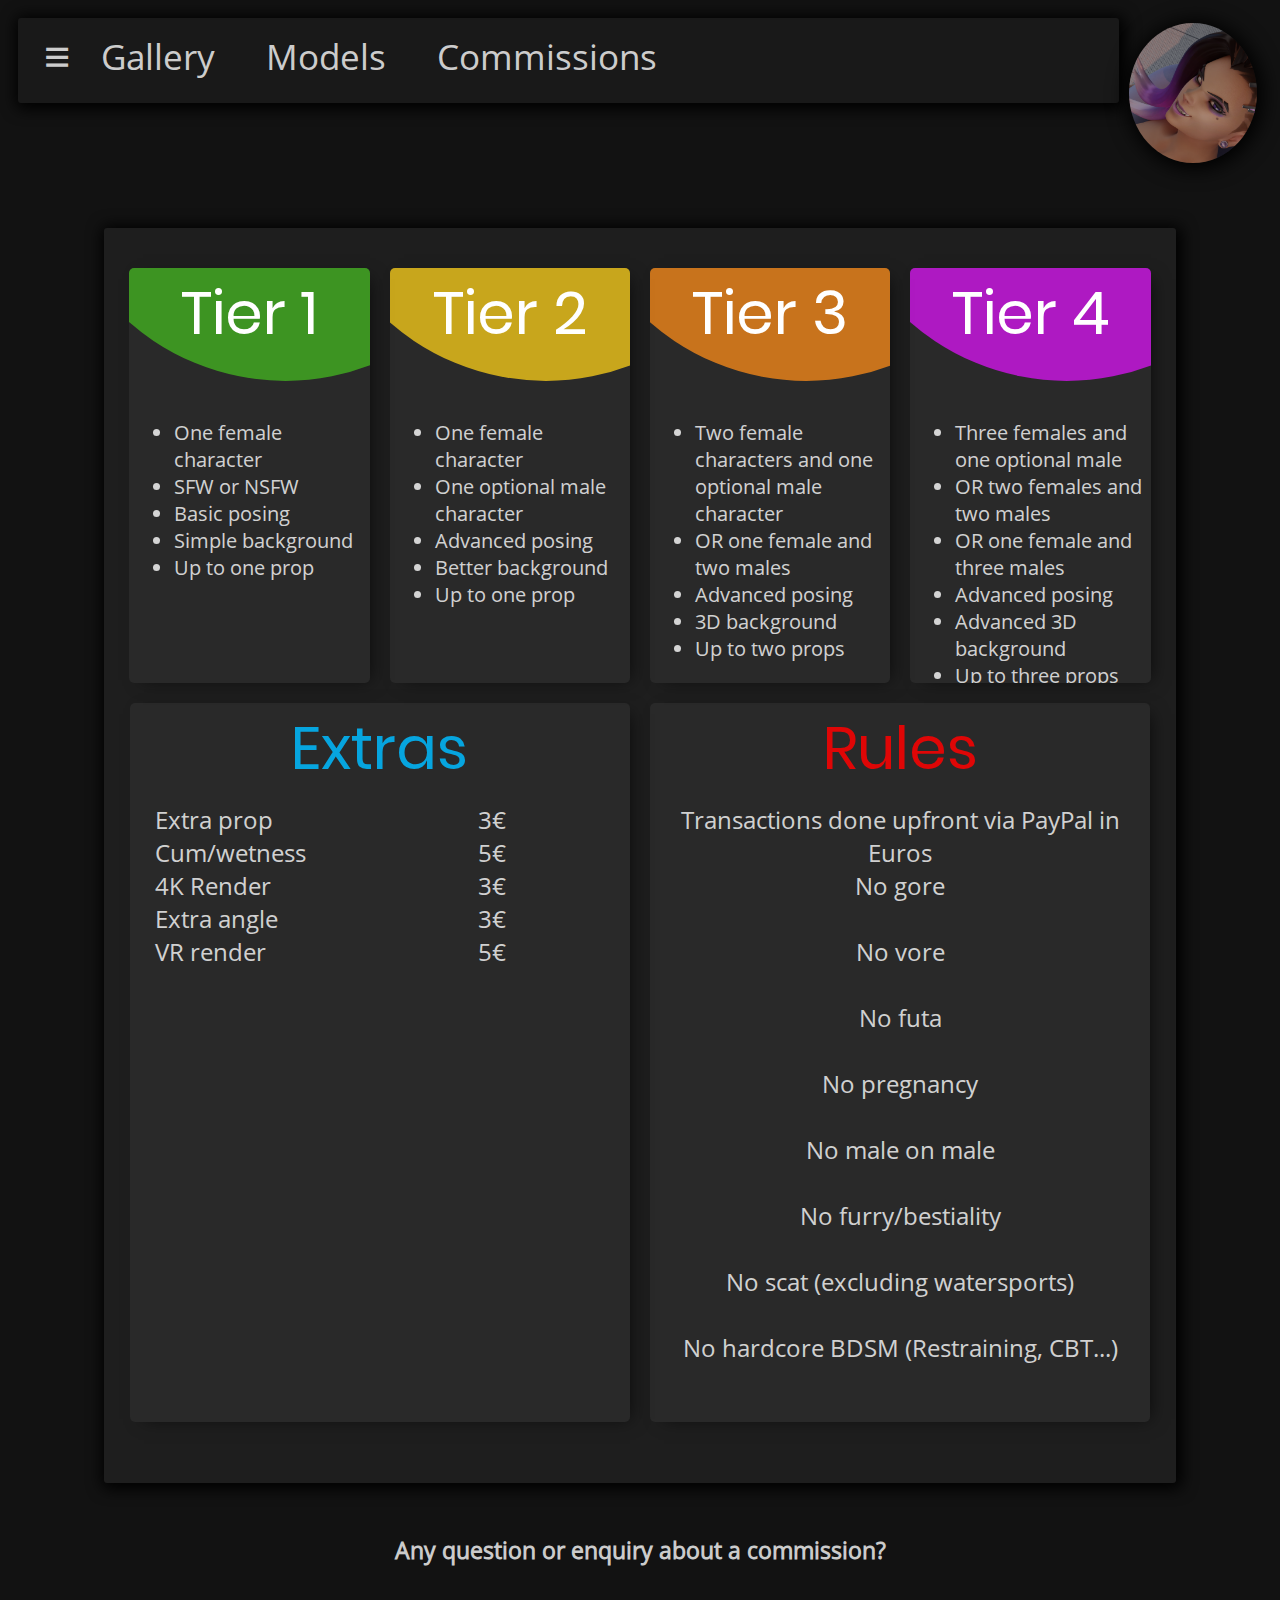
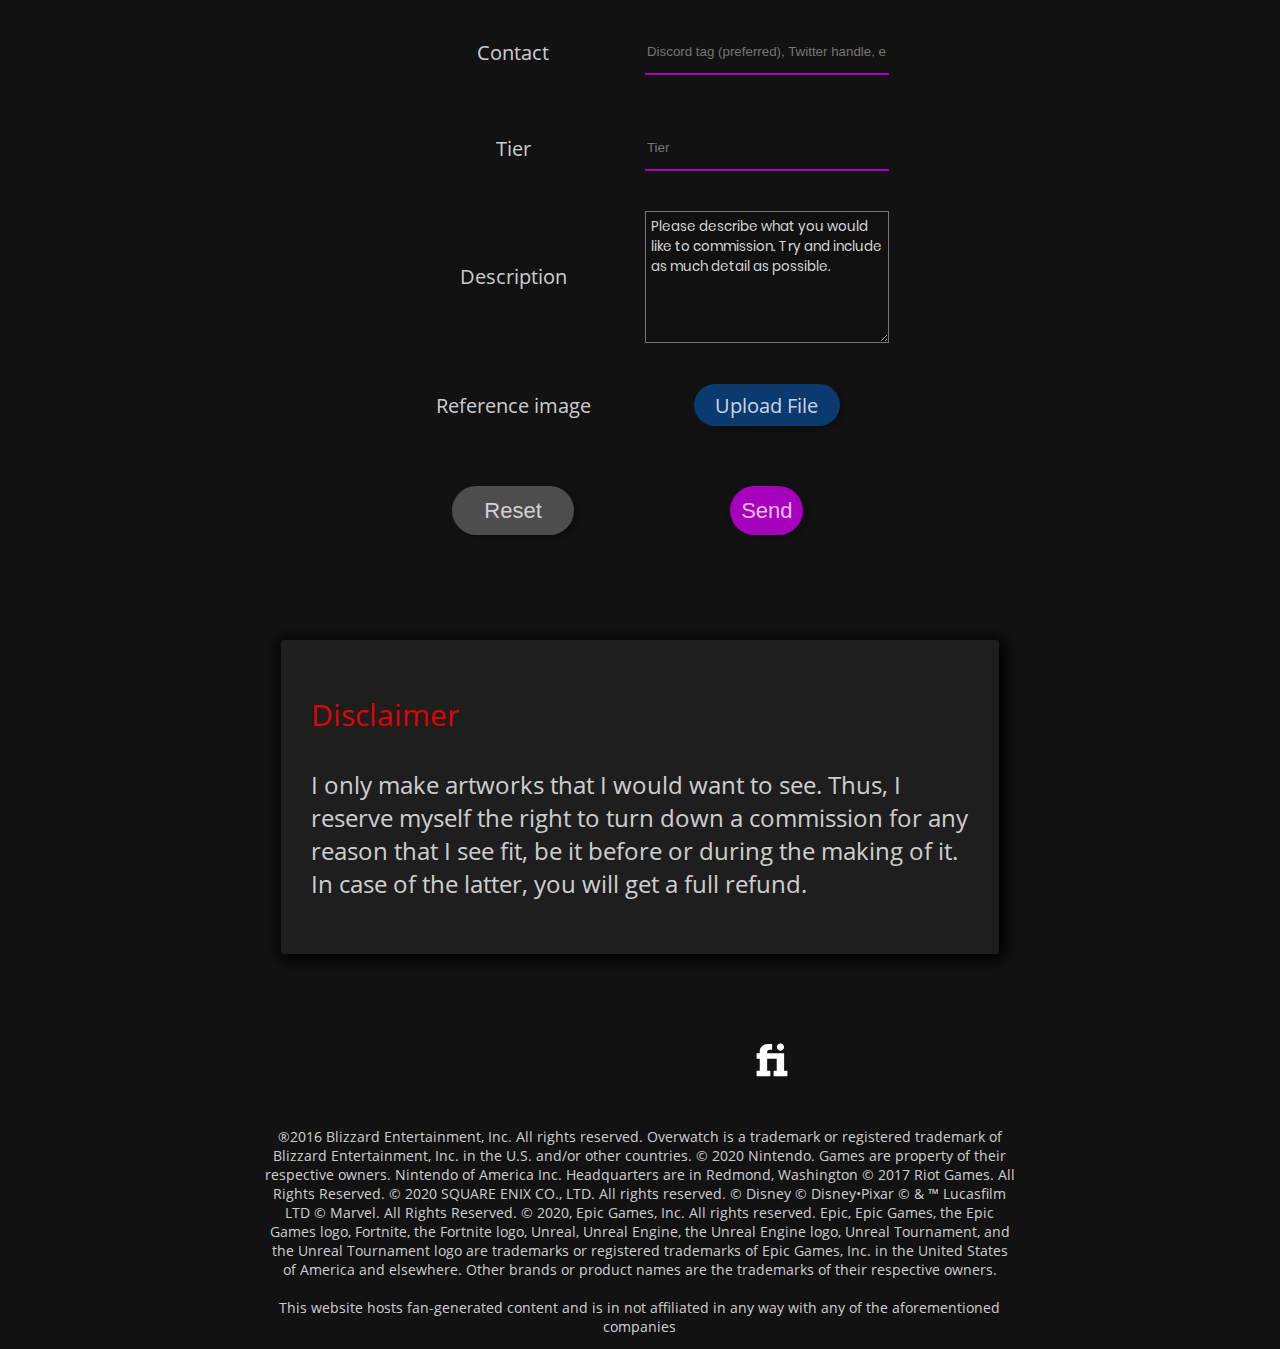
==== hire.html @ e3b6208c "Update hire.html" ====
<!DOCTYPE html>

<html>
	<head>
		<meta charset = "utf-8">
		<meta content = "width = device-width, initial-scale = 1" name = "viewport" />
		<title>Commissions</title>
		<link rel = "shortcut icon" type = "image/png" href = "./icons/favicon.png"></link>
		<link rel = "stylesheet" href = "common.css">
		<link rel = "stylesheet" href = "styleHire.css">
	</head>
	
	
	<body>
		<header>
			<nav>
				<table>
					<tr>
						<td><strong>&equiv;</strong></td>
					</tr>
					<tr>
						<td><a href = "index.html"> Gallery </a></td>
					</tr>
					<tr>
						<td><a href = "models.html"> Models </a></td>
					</tr>
					<tr>
						<td><a href = "hire.html"> Commissions </a></td>
					</tr>
				</table>
			</nav>
			
			<img src="images/pfp.png"></img>
		</header>
		
		<!-- <div class="theme-switch-wrapper"> -->
			<!-- <em>Toggle light mode</em> -->
			<!-- <label class="theme-switch" for="checkbox"> -->
				<!-- <input type="checkbox" id="checkbox" /> -->
				<!-- <div class="slider round"></div> -->
			<!-- </label> -->
		<!-- </div> -->

		<div class = "blur">
			<div id = "commission-modal">
				<p><span id = tier-level>Tier 1</span> commissions</p>
				<div class="close"><span class = "X">&times;</span></div>
				<div class="modal-image1"> <img id = "img1" src="" alt=""> </div>
				<div class="modal-image2"> <img id = "img2" src="" alt=""> </div>
				<div class="modal-image3"> <img id = "img3" src="" alt=""> </div>
			</div>
		</div>

		<div class = "sheet">
				<div id = "card-wrapper">
					<div class = "card">
						<div class = "tier" id = "tier1">
							<p>Tier 1</p>
						</div>
						<div class = "description">
							<ul>
								<li/> One female character
								<li/> SFW or NSFW
								<li/> Basic posing
								<li/> Simple background
								<li/> Up to one prop
							</ul>
						</div>

						<div class = "examples">

							<p> Examples </p>

							<div class = "examples-list">
								<br/> Solo masturbation
								<br/> Exhibitionism
								<br/> Fan Art
							</div>
						</div>

						<div class = "price">

							<p>
								<span class = "mini">Starting at</span>
								<br>
								15 €
							</p>

						</div>
					</div>

					<div class = "card">
						<div class = "tier">
							<p>Tier 2</p>
						</div>
						<div class = "description">
							<ul>
								<li/> One female character
								<li/> One optional male character
								<li/> Advanced posing
								<li/> Better background
								<li/> Up to one prop
							</ul>
						</div>

						<div class = "examples">

							<p> Examples </p>

							<div class = "examples-list">
								<br/> Blow | hand | foot | thigh | butt | armpitjob
								<br/> Vaginal/Anal
								<br/> Mutual masturbation
							</div>
						</div>

						<div class = "price">

							<p>
								<span class = "mini">Starting at</span>
								<br>
								20 €
							</p>

						</div>
					</div>

					<div class = "card">
						<div class = "tier">
							<p>Tier 3</p>
						</div>
						<div class = "description">
							<ul>
								<li/> Two female characters and one optional male character
								<li/> OR one female and two males
								<li/> Advanced posing
								<li/> 3D background
								<li/> Up to two props
							</ul>
						</div>

						<div class = "examples">

							<p> Examples </p>

							<div class = "examples-list">
								<br/> FMF/MFM threesome
								<br/> Double &lt;bodypart&gt; job
								<br/> Lesbian stuff
								<br/> Mutual masturbation
							</div>
						</div>

						<div class = "price">

							<p>
								<span class = "mini">Starting at</span>
								<br>
								25 €
							</p>

						</div>
					</div>

					<div class = "card">
						<div class = "tier">
							<p>Tier 4</p>
						</div>
						<div class = "description">
							<ul>
								<li/> Three females and one optional male
								<li/> OR two females and two males
								<li/> OR one female and three males
								<li/> Advanced posing
								<li/> Advanced 3D background
								<li/> Up to three props
							</ul>
						</div>

						<div class = "examples">

							<p> Examples </p>

							<div class = "examples-list">
								<br/> Gangbang
								<br/> Spitroasting
								<br/> Double Vaginal/Anal
							</div>

						</div>

						<div class = "price">

							<p>
								<span class = "mini">Starting at</span>
								<br>
								35 €
							</p>

						</div>
					</div>

					<div class = "extra">
						<div class = "tier">
							<p>Extras</p>
						</div>

						<div class = "extra-wrapper">
							<!-- <span>Extra male character</span> <span>5€</span>
							<span>Extra female character</span> <span>10€</span> -->
							<span>Extra prop</span> <span>3€</span>
							<span>Cum/wetness</span> <span>5€</span>
							<span>4K Render</span><span>3€</span>
							<span>Extra angle</span><span>3€</span>
							<span>VR render</span><span>5€</span>
						</div>
					</div>

					<div class = "rules">
						<div class = "rules-tier">
							<p>Rules</p>	
						</div>
						<div class = "rules-wrapper">
							<span>Transactions done upfront via PayPal in Euros</span>
							<span>No gore</span>
							<span>No vore</span>
							<span>No futa</span>
							<span>No pregnancy</span>
							<span>No male on male</span>
							<span>No furry/bestiality</span>
							<span>No scat (excluding watersports)</span>
							<span>No hardcore BDSM (Restraining, CBT...)</span>
						</div>
					</div>
				</div>
		</div>

			<div class = "form-wrapper" id = "form-wrapper">
				<form name="submit-to-google-sheet" action="" method="post" enctype="multipart/form-data" onsubmit="AJAXSubmit(this); return false;">
					<h3>Any question or enquiry about a commission?</h3>
					<p>Contact</p>
		  			<input name="Contact" type="text" id = "contact" placeholder="Discord tag (preferred), Twitter handle, e-mail address..." required>
		  			<p>Tier</p>
		  			<input name="Tier" id = "comTier" type="text" value = "" placeholder="Tier" required>
		  			<p>Description</p>
		  			<textarea name="Description" id="Description" cols="20" rows="6" placeholder="Please describe what you would like to commission. Try and include as much detail as possible." required></textarea><!--  You can link a reference image below if needs be."></textarea> -->

		  			<p>Reference image</p>

					<label for="upload_preset" class = "hidden">Unsigned upload Preset: <input type="text" name="upload_preset" value = "nuvmqg7w"></label>
					<input type="text" name="public_id" class = "hidden" id = "imgName" value = "">

					<input name = "file" type = "file" onchange="loadFile(event)" class = "hidden" id = "uploadFile"/>
					<label for="uploadFile" class = "button" id = "uploadTrigger"> Upload File </label>
					<img id = "output">

					<!-- <p class = "Definition_header">4K Render</p>
					<div class = "radios">
						<input name = "4K" type = "radio" id = "4KYes" value = "Yes">		<label for = "4KYes">Yes</label>
						<input name = "4K" type = "radio" id = "4KNo" value = "No">			<label for = "4KNo">No</label>
					</div>
					<p class = "Alt_header"> Alternative angles</p>
					<div class = "radios">
						<input name = "Alt" type = "radio" id = "AltYes" value = "Yes">		<label for = "AltYes">Yes</label>
						<input name = "Alt" type = "radio" id = "AltNo" value = "No">		<label for = "AltNo">No</label>
					</div> --> 

		  			<input type="reset">	<button type="submit">Send</button>
				</form>
			</div>
		
		<div class = "disclaimer">
			<p>
				<span class = "warning">Disclaimer</span>
				<br/><br/>
				I only make artworks that I would want to see. Thus, I reserve myself the right to turn down a commission for any reason that I see fit, be it before or during the making of it.
				<br/>In case of the latter, you will get a full refund.
			</p>
		</div>
	
	
		<footer>
			<div class = "links">
				<!-- <div class = "speech"> Get in touch with me: </div> -->

				<a href = "https://www.twitter.com/vg_animated" target = "_blank" class = "twitter"><i class="fab fa-twitter"></i><!-- &nbsp;Twitter --></a>

				<a href = "https://discord.com/users/700383838345363577" target = "_blank" class = "discord"><i class="fab fa-discord"></i><!-- &nbsp;Discord --></a>

				<a href = "https://www.fiverr.com/vganimated" target = "_blank" class = "fiverr"><img src = "./icons/fiverr_logo.svg" class = "fiverr-logo"></img><!-- &nbsp;Fiverr --></a>

			</div>
			<div class = "legal">
				®2016 Blizzard Entertainment, Inc. All rights reserved. Overwatch is a trademark or registered trademark of Blizzard Entertainment, Inc. in the U.S. and/or other countries.
				© 2020 Nintendo. Games are property of their respective owners. Nintendo of America Inc. Headquarters are in Redmond, Washington 
				© 2017 Riot Games. All Rights Reserved.
				© 2020 SQUARE ENIX CO., LTD. All rights reserved.
				© Disney © Disney•Pixar © & ™ Lucasfilm LTD © Marvel. All Rights Reserved.
				© 2020, Epic Games, Inc. All rights reserved. Epic, Epic Games, the Epic Games logo, Fortnite, the Fortnite logo, Unreal, Unreal Engine, the Unreal Engine logo, Unreal Tournament, and the Unreal Tournament logo are trademarks or registered trademarks of Epic Games, Inc. in the United States of America and elsewhere. Other brands or product names are the trademarks of their respective owners.
				<br/><br/>
				This website hosts fan-generated content and is in not affiliated in any way with any of the aforementioned companies
			</div>
			<!-- <p>Creation and design: VGAnimated</p> -->
			<!-- <p>All rights reserved</p> -->
			<!-- <p>&copy; 2020-2021</p> -->
		</footer>
		
		<script src = "https://kit.fontawesome.com/2940d77196.js" crossorigin="anonymous"></script>
		<script src = "https://ajax.googleapis.com/ajax/libs/jquery/2.1.1/jquery.min.js"></script>
		<script src = "common.js"></script>
		<script src = "hire.js"></script>
		<script src="https://code.jquery.com/jquery.min.js"></script>
		<script>document.write('<script src="http://' + (location.host || '${1:localhost}').split(':')[0] + ':${2:35729}/livereload.js?snipver=1"></' + 'script>')</script>
		
	</body>
</html>
---- common.css ----
@font-face
{
	font-family: 'OpenSans';
	src: url('./fonts/OpenSans/OpenSans-Regular.ttf');
}

@font-face
{
	font-family: 'Poppins';
	src: url('./fonts/Poppins/Poppins-Regular.ttf');
}

@media only screen and (max-width: 768px)
{
	*
	{
		color: red;
	}
}

*
{
	color: var(--text-major);
}

:root
{
	--primary: rgba(255, 255, 255, 0.03);
	--secondary: rgba(255, 255, 255, 0.05);
	--tertiary: rgba(255, 255, 255, 0.12);
	--tier1: rgba(50, 177, 10, 0.75);
	--tier2: rgba(255, 204, 0, 0.75);
	--tier3: rgba(255, 130, 0, 0.75);
	--accent: #A600BC;
	--text-minor: rgba(255, 255, 255, 0.38);
	--text-major: rgba(255, 255, 255, 0.8);
	--bg-color: rgba(18,18,18,1);
	--modal-color:  #252525;
	
	--shadow-button: 7px 4px 17px -7px rgba(0,0,0,0.64);
	--button-shadow-hover: 11px 5px 21px -7px rgba(0,0,0,0.4);
	--nav-shadow: 2px 2px 15px 4px rgba(0, 0, 0, 1);
	--nav-buttons-shadow: 2px 2px 20px 4px rgba(0, 0, 0, 1);
	--slider-shadow: inset 0 0 5px rgba(0, 0, 0, 0.2);
}

/* Mode toggle */

[data-theme = "light"]
{
	--primary: rgba(0, 0, 0, 0.03);
	--secondary: rgba(0, 0, 0, 0.05);
	--tertiary: rgba(0, 0, 0, 0.12);
	--accent: #D600DD;
	--text-minor: rgba(0, 0, 0, 0.38);
	--text-major: rgba(0, 0, 0, 0.7);
	--bg-color: rgba(255, 255, 255, 1);
	--modal-color:  #F2F2F2;
	
	--shadow-button: 5px 4px 23px -7px rgba(0,0,0,0.4);
	--button-shadow-hover: 9px 5px 27px -7px rgba(0,0,0,0.16);
	--nav-shadow: 4px 6px 20px 0px rgba(0, 0, 0, 0.2);
	--nav-buttons-shadow: 4px 6px 25px 0px rgba(0, 0, 0, 0.2);
}

.theme-switch input
{
  display:none;
}


html
{
	font-family: Roboto, OpenSans, Arial, Serif;
	font-size: 20px;
}

header
{
	
	display: flex;
	justify-content: space-around;
	align-items: flex-start;
	max-width: 100%;
	height: 20%;
	padding: 10px;
	
	border-radius: 3px;
}

nav
{
	font-size: 35px;

	display: flex;
	justify-content: flex-start;
	align-items: flex-end;
	
	margin-right: 5px;
	padding: 5px;
	padding-left: 25px;
	border-radius: 3px;
	
	box-shadow: var(--nav-shadow);
	
	min-height: 35%;
	
	border-collapse: collapse;
	
	background-color: var(--primary);
}

td a
{
	padding: 20px;
	border-radius: 3px;
	
	transition: 0.25s;
}

header a, header a:visited
{
	text-decoration: none;
}

header a:hover
{
	border-bottom: 7px solid var(--accent);
	background-color: var(--secondary);
	box-shadow: var(--nav-buttons-shadow);
	position: relative;
	top: 2px;
	padding-bottom: 14px;
	padding-top: 17px;
	
	transform: scale(1.05);
}

nav:nth-child(1)
{
	flex: 1;
}

header img
{
	max-width: 10vw;
	
	box-shadow: var(--nav-buttons-shadow);
	
	margin: 5px;
	border-radius: 50%;
	
	transition: 0.2s;
}

body
{
	justify-content: center;
	
	background-color: var(--bg-color);
	
	display: flex;
	flex-direction: column
}

em
{
    margin-right: 10px;
    font-size: 1rem;
	text-decoration: none;
}

table
{
	border-collapse: collapse;
}

td
{
	transition: 0.2s;
}

tr:first-child
{
	align-items: center;
	font-size: 45px;
}

td:active
{
	transform: scale(0.98);
}

tr
{
	/* border: 1px solid black; */
	display: inline;
}

footer
{
	flex-direction: column;
	display: flex;
	text-align: right;
	align-items: center;
	margin: 5px;
	margin-top: 25px;

	border-radius: 5px;
}

footer p
{
	color: var(--text-minor);
}

@keyframes closeup
{
	from {
		top: -100vh;
	}
	
	to {
		top: 7%;
	}
}

.blur
{
	display: none;
	
	background-color: rgba(0, 0, 0, 0.7);
	position: fixed;
	left: 0;
	top: 0;
	width: 100%;
	height: 100%;
}

.close
{
	text-align: right;
	font-size: 40px;
	max-width: 100%;
	max-height: 25%;
	
	/*text-decoration: bold;*/
	
	border-radius: 5px;
}

.X
{
	color: var(--text-major);
	transition: 0.2s;
}

.X:hover
{
	color:red;
	cursor: pointer;
}

.links
{
	display: grid;
	height: 10vh;
	width: 30vw;
	grid-template-columns: repeat(3, 1fr);
	grid-template-rows: 1fr 1fr;
	grid-column-gap: 3%;
	
	font-size: 50px;
	
	margin-top: 3%; 
	align-self: center;
	padding: 10px;
}

.links >*, .sheet a
{
	display: flex;
	justify-content: center;
	align-items: center;
	
	margin: 4px;
	
	border-radius: 3px;
	
	text-align: center;
}
.links a
{
	text-decoration: none;
}

.fab, .fas
{
	padding: 7px;
	margin-right: 5px;
	font-size: 25px;
	width: 25px;
	text-align: center;
	text-decoration: none;
	margin-left: 25px;
	
	/* border: 0.12em solid rgba(255, 255, 255, 0); */
	box-shadow: var(--shadow-button);
	border-radius: 50%;
	
	transition: 0.2s;
}

span a .fas:not(.fa-question):hover, span a .fab:hover
{
	transform: scale(1.1);
	/* border-color: rgba(255, 255, 255, 0.8); */
	box-shadow: 11px 5px 21px -7px rgba(0,0,0,0.4);
}

.links .fas, .links .fab
{
	padding: 0;
	margin-right: 25px;
	font-size: 45px;
	width: 0;
	margin-left: 0;
	
	border: 0;
	border-radius: 0;
	box-shadow: 0;
	
	transition: 0s;
}

.fa-female
{
	background: var(--accent);
}

.fa-twitter
{
	background-color: rgba(85, 172, 238, 0.8);
}

.fa-deviantart
{
	background-color: rgba(5, 204, 71, 0.9);
}

.fa-question
{
	background-color: var(--secondary);
}

.fiverr-logo
{
	width: 60px;
}

.legal
{
	width: 60%;
	font-size: 0.7rem;
	text-align: center;
}

.mini
{
	font-size: 0.7rem;
}

@media screen and (max-width: 768px)
{ 	
	header img
	{
		max-width: 20vw;
	}

	nav
	{
		font-size: 27px;
		padding-left: 5px;
	}

	table tr:nth-child(1)
	{
		display: none;
	}

	table
	{
		margin-left: 0;
	}

	.links
	{
		width: 80%;
	}
}


@media screen and (max-width: 767px)
{
	header img
	{
		width: 30vw;
	}

	nav table
	{
		width: 50vw;
	}

	.links
	{
		/* grid-gap: 7vw; */
		/* border: 2px solid red; */
		width: 100%;
	}

	footer
	{
		margin: 0;
	}

}
---- styleHire.css ----
.twitter, .discord, .fiverr, .poizen
{
	/*transition: 0.2s;*/
	color: rgba(255, 255, 255, 0.8);
}

.poizen
{
	background-color: rgba(156, 45, 224, 1);
}

.disclaimer, .sheet
{
	display: block;
	width: 52%;
	align-self: center;
	font-size: 24px;
	padding: 30px;
	margin: auto;
	margin-top: 50px;
	
	
	background: var(--secondary);
	border-radius: 3px;
	box-shadow: var(--nav-shadow);
}

.disclaimer .warning
{
	color: rgba(255, 0, 0, 0.85);
	font-size: 30px;
}

.disclaimer
{
	/* margin-top: 50px; */
}

.sheet
{
	display: flex;
	width: 80%;

	flex-direction: column;
	align-items: center;
}

.sheet p
{
	margin: auto;
	text-align: center;
}

.sheet a
{

	height: 8vh;
	width: 30vw;

	margin-top: 25px;
	text-decoration: none;
}

.sheet img
{
	position: relative;
	left: -150px;
	top: -20px;

	height: 70px;
	width: 100px;

	opacity: 0.8;
}


/* --- UI Cards --- */

#card-wrapper
{
	display: grid;
	margin-bottom: 20px;

	grid-template-columns: repeat(4, 1fr); 
}

.card
{
	position: relative;
	display: block;
	width: 18vw;
	height: 45vh;
	background: var(--secondary);

	border-radius: 5px;
	padding: 5px;
	padding-bottom: 10px;
	padding-top: 0;
	overflow: hidden;

	box-shadow: var(--shadow-button);

	margin: 10px;

	transition: 0.4s;
}

.card:hover, .card:active
{
	height: 80vh;
	/*transform: scale(1.05);*/
	cursor: pointer;
	z-index: 4; 

	box-shadow: var(--button-shadow-hover);
}

.card:nth-child(2):hover, .card:nth-child(2):active
{
	height: 87vh;
}

.card:nth-child(3):hover, .card:nth-child(2):active
{
	height: 95vh;
}

.card:nth-child(4):hover, .card:nth-child(2):active
{
	height: 100vh;
}

.card:hover .examples, .card:active .examples
{
	top: 10%;
}

.card:hover .price p, .card:active .price p
{
	bottom: -30%;
}

.card:hover .tier p, .card:active .tier p
{
	font-size: 2.5rem;
}

.card::before
{
	content: '';
	position: absolute;
	top: -30%;
	left: -0%;
	width: 100%;
	height: 100%;
	background: var(--tier1);
	clip-path: circle(70% at 65% 0);
	/* transform: skewY(12deg); */
	transition: 0.5s;

	z-index: -1;
}

.card:hover::before, .card:active::before
{
	top: -35%;
	clip-path: circle(120% at 85% -43%);
}

.tier p, .rules-tier p
{
	font-size: 3rem;
	font-family: Poppins;
	color: rgba(255, 255, 255, 1);

	transition: 0.4s;
}

.description
{
	position: relative;
	top: 10%;
	font-size: 1rem;
}

.examples
{
	position: relative;
	top: 45%;
	font-family: Poppins;
	font-size: 1rem;

	transition: 0.4s;
}

.examples p
{
	font-weight: 900;
	color:  var(--tier1);
}

.price p
{
	font-size: 3rem;
	position: relative;

	bottom: -200%;

	transition: 0.6s;
}

.examples .examples-list
{
	display: flex;
	justify-content: center;
	text-align: center;
}

.extra, .rules
{
	background: var(--secondary);
	border-radius: 5px;
	box-shadow: var(--shadow-button);

	margin: 2%;

	transition: 0.4s;
}

.extra
{
	grid-column: 1/3;
}

/*.extra:hover
{
	transform: scale(1.03);
	box-shadow: var(--button-shadow-hover);
}*/

.extra-wrapper
{
	display: grid;
	grid-template-columns: repeat(2, 1fr);

	padding: 2% 5%

	/*border: 2px solid red;*/
}

.extra-wrapper >*
{
	text-align: left;
}

.extra-wrapper >*:nth-child(2n)
{
	text-align: center;
}

.rules
{
	grid-column: 3/5;
}

.rules-wrapper
{
	display: grid;
	grid-template-columns: 1fr;
	grid-auto-rows: 1fr;

	padding: 2% 2% 5%;
}

.rules-wrapper >*
{
	text-align: center;
	/* border: 1px solid white; */
}

.rules-tier p
{
	color: rgba(255, 0, 0, 0.85);
}

.extra .tier p
{
	color: rgba(0, 187, 255, 0.85);
}

.card:nth-child(2)::before
{
	background: var(--tier2);
}

.card:nth-child(2) .examples p
{
	color: var(--tier2);
}

.card:nth-child(3)::before
{
	background: var(--tier3);
}

.card:nth-child(3) .examples p
{
	color: var(--tier3);
}

.card:nth-child(4)::before
{
	background: var(--accent);
}

.card:nth-child(4) .examples p
{
	color: var(--accent);
}




/* Modal*/

#commission-modal
{
	display: grid;
	grid-template-columns: repeat(3, 1fr);
	grid-template-rows: 50px, 1fr;

	background: var(--modal-color);
	width: 88%;
	height: 88%;

	margin: 2% 5%;
	padding: 1%;
	border-radius: 5px;

	z-index: 10000;
	overflow: auto;

	animation-name: closeup;
	animation-duration: 0.6s;
}

@keyframes closeup
{
	from {
		top: -100vh;
	}
	
	to {
		top: 7%;
	}
}

[class ^= "modal-image"]
{
	display: flex;
	justify-content: center;
}

[class ^= "modal-image"] img
{
	background: var(--secondary);
	max-width: 97%;
	max-height: 68vh;
	text-align: center;
	border-radius: 5px;
	margin: 1%;
	object-fit: cover;
	place-self: center;

	box-shadow: var(--shadow-button);
	transition: 0.4s;
}

[class ^= "modal-image"] img:hover
{
	transform: scale(1.02);
	cursor: pointer;
}

#commission-modal p
{
	position: relative;
	left: 25%;
	text-align: center;
	grid-column: span 2;
	font-size: 2rem;

	background-color: var(--secondary);
	box-shadow: var(--shadow-button);
	border-radius: 5px;

	border: 1px solid rgba(255, 255, 255, 0.15);
}

.close
{
	grid-column-start: 3;
	/*border: 2px solid red;*/
	margin: 0;
	padding: 0;
}

#tier-level
{
	color: rgba(52, 211, 2, 0.8);
}

.form-wrapper
{
	display: flex;
	justify-content: center;
	margin: 10px;
	height: 120%;

	/*border: 2px solid white;*/
}

form
{
	display: grid;
	grid-template-columns: repeat(2, 1fr);
	grid-gap: 2%;
	width: 40%;
	min-height: 70vh;
	/* border: 2px solid red; */

	text-align: center;
	margin: auto;
	margin-bottom: 3%;
	padding: 10px;

	/* overflow: auto; */
	scrollbar-width: none;
	-ms-overflow-style: none;
}

form::webkot-scrollbar
{
	display: none;
}

form >*
{
	align-self: center;
}

form input[type = text]
{
	height: 50%;
	border: none;
	background: transparent;
	border-bottom: 2px solid var(--accent);
	color: var(--text-major);

}

form h3
{
	grid-column: span 2;
}

input
{
	color: rgba(0, 0, 0, 0.8);
}

input:active
{
	border: none;
}

.radios
{
	position: relative;
	left: -3%;
	display: grid;
	grid-template-columns: repeat(4, 1fr);
	grid-gap: 20px;

	justify-self: center;
}

.radios >*
{
	align-self: center;
	justify-self: center;
}

.radios input[type = radio]
{
	position: relative;
	left: 60%;
	width: 15px;
}

label
{
	/*border-bottom: 2px solid var(--accent);*/
}

.Definition_header, .Alt_header
{
	/*grid-row: span 2;*/
}

#Description
{
	padding: 5px;
	color: rgba(255, 255, 255, 0.75);
	font-family: Poppins, sans-serif;
	background-color: rgba(0, 0, 0, 0.1);
}

#Description::placeholder
{
	color: rgba(216, 216, 216, 1);
	font-family: Poppins, sans-serif;
}

input[type = file]
{
	color: rgba(255, 255, 255, 0.75);
}

input[type = reset], button
{
	color: rgba(255, 255, 255, 0.75);
	border: none;
	background-color: rgba(77, 77, 77, 1);
	font-size: 22px;
	border-radius: 50px;
	height: 110%;

	justify-self: center;
}

input[type = reset]
{
	min-width: 50%;
}

button
{
	background-color: var(--accent);
	min-width: 30%;
}

.hidden
{
	display: none;
}

#uploadTrigger
{
	display: flex;
	background-color: rgba(0, 120, 255, 0.4);
	border-radius: 50px;
	width: 60%;
	height: 50%;

	justify-content: center;
	align-items:  center;
	justify-self:  center;
	/* border:  2px solid red; */
}

#output
{
	grid-column: span 2;
	width: 50%;
	border: none;

	justify-self: center;
}

input[type = reset], button, .button
{
	box-shadow: var(--shadow-button);
	cursor: pointer;
	z-index: 5;
	transition: 0.3s;
}

input[type = reset]:hover, button:hover, .button:hover
{
	box-shadow: var(--button-shadow-hover);
	transform: scale(1.03);
}

@media screen and (max-width: 768px)
{
	#card-wrapper
	{
		grid-template-columns: repeat(2, 1fr);
		padding: 2vw;
	}

	.card
	{
		width: 35vw;
		height: 40vh;
	}

	.extra, .rules
	{
		grid-column: span 1;
	}

	.rules
	{
		/* max-height: 60vh; */
	}
}

@media screen and (max-width: 767px)
{
	#card-wrapper
	{
		display: flex;
		flex-direction: column;
		padding: 0;
	}

	.card
	{
		width: 100%;
		margin: auto;
		margin-bottom: 3vh;
	}

	form
	{
		display: none;
	}

	.disclaimer
	{
		width: 75vw;	}
}
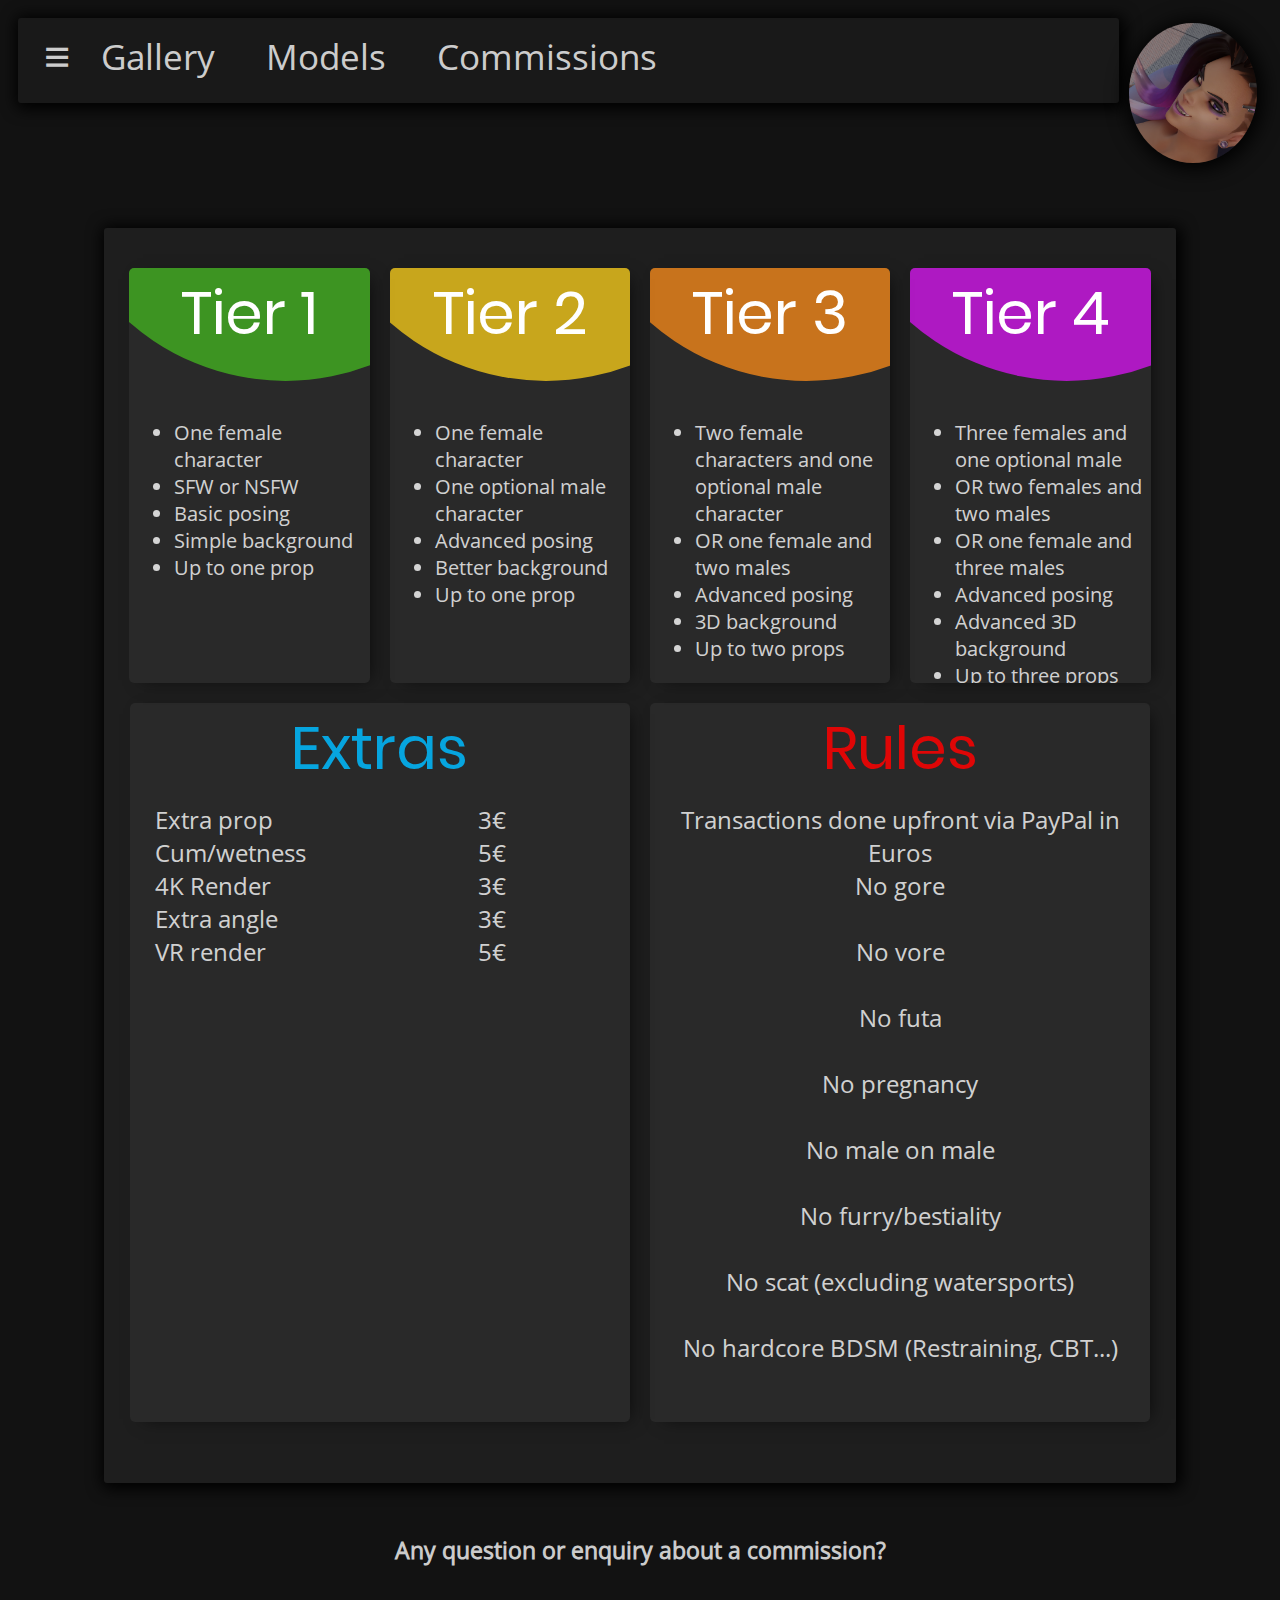
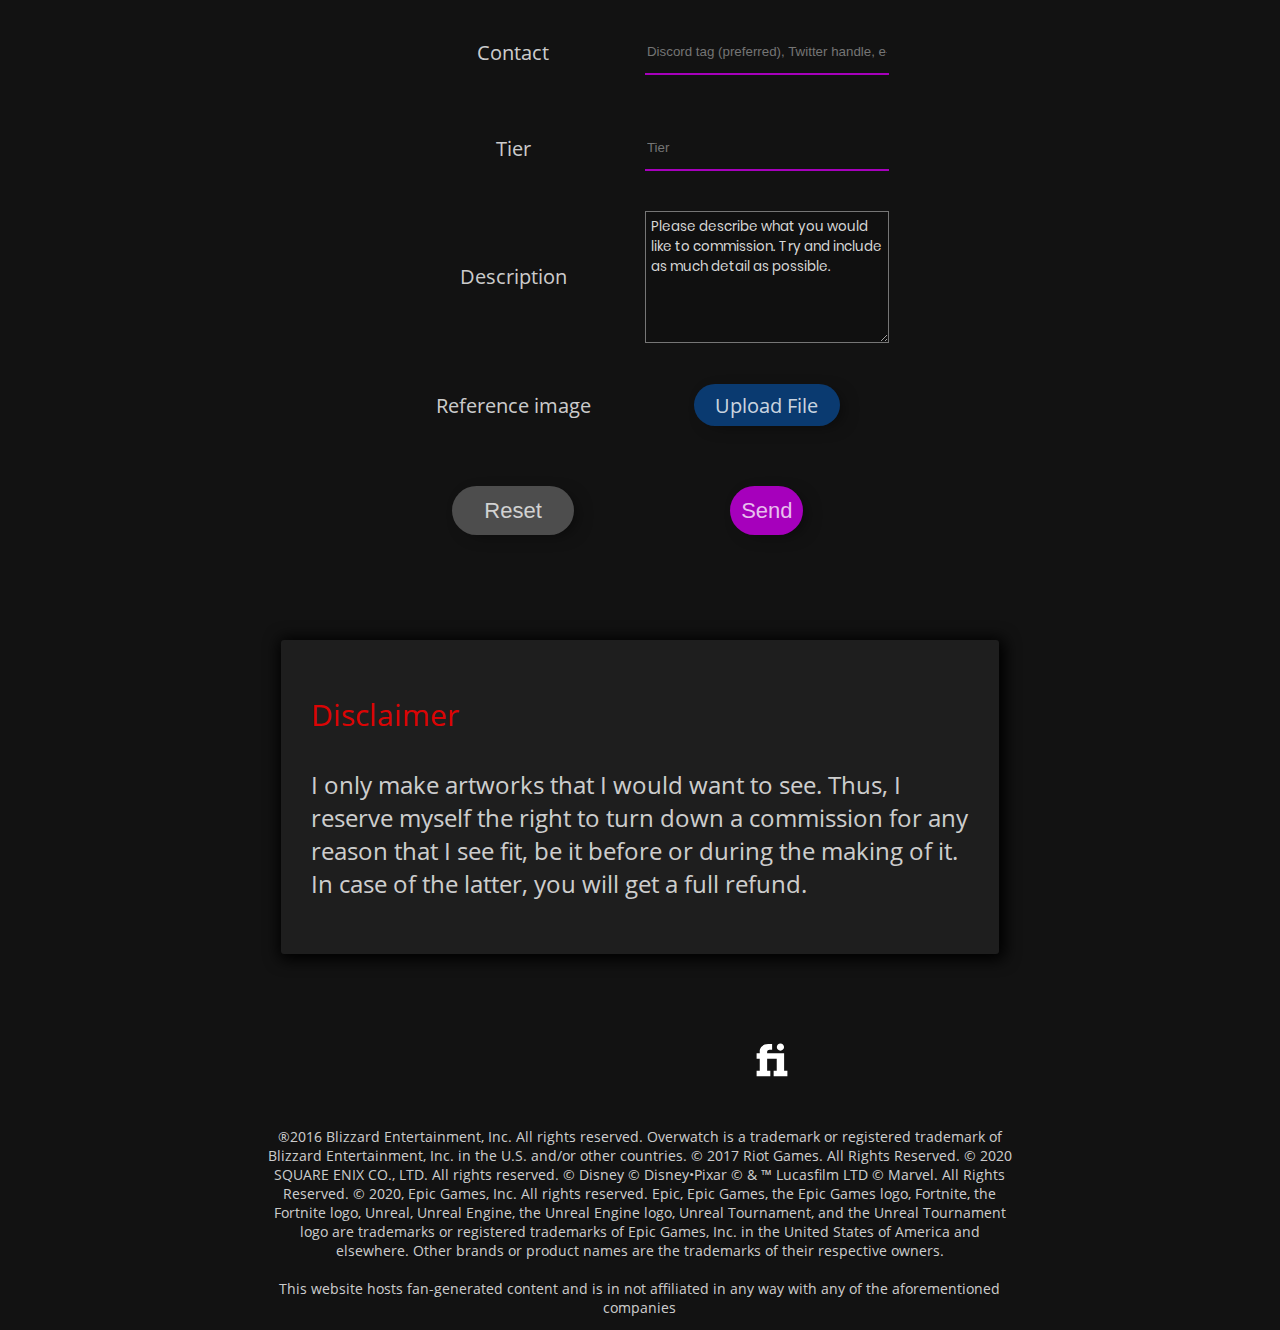
==== commit ca8c3a53: "Changed footer" ====
--- a/hire.html
+++ b/hire.html
@@ -83,7 +83,7 @@
 							<p>
 								<span class = "mini">Starting at</span>
 								<br>
-								15 €
+								10 €
 							</p>
 
 						</div>
@@ -119,7 +119,7 @@
 							<p>
 								<span class = "mini">Starting at</span>
 								<br>
-								20 €
+								15 €
 							</p>
 
 						</div>
@@ -156,7 +156,7 @@
 							<p>
 								<span class = "mini">Starting at</span>
 								<br>
-								25 €
+								20 €
 							</p>
 
 						</div>
@@ -194,7 +194,7 @@
 							<p>
 								<span class = "mini">Starting at</span>
 								<br>
-								35 €
+								30 €
 							</p>
 
 						</div>
@@ -290,9 +290,9 @@
 				<a href = "https://www.fiverr.com/vganimated" target = "_blank" class = "fiverr"><img src = "./icons/fiverr_logo.svg" class = "fiverr-logo"></img><!-- &nbsp;Fiverr --></a>
 
 			</div>
+			
 			<div class = "legal">
 				®2016 Blizzard Entertainment, Inc. All rights reserved. Overwatch is a trademark or registered trademark of Blizzard Entertainment, Inc. in the U.S. and/or other countries.
-				© 2020 Nintendo. Games are property of their respective owners. Nintendo of America Inc. Headquarters are in Redmond, Washington 
 				© 2017 Riot Games. All Rights Reserved.
 				© 2020 SQUARE ENIX CO., LTD. All rights reserved.
 				© Disney © Disney•Pixar © & ™ Lucasfilm LTD © Marvel. All Rights Reserved.
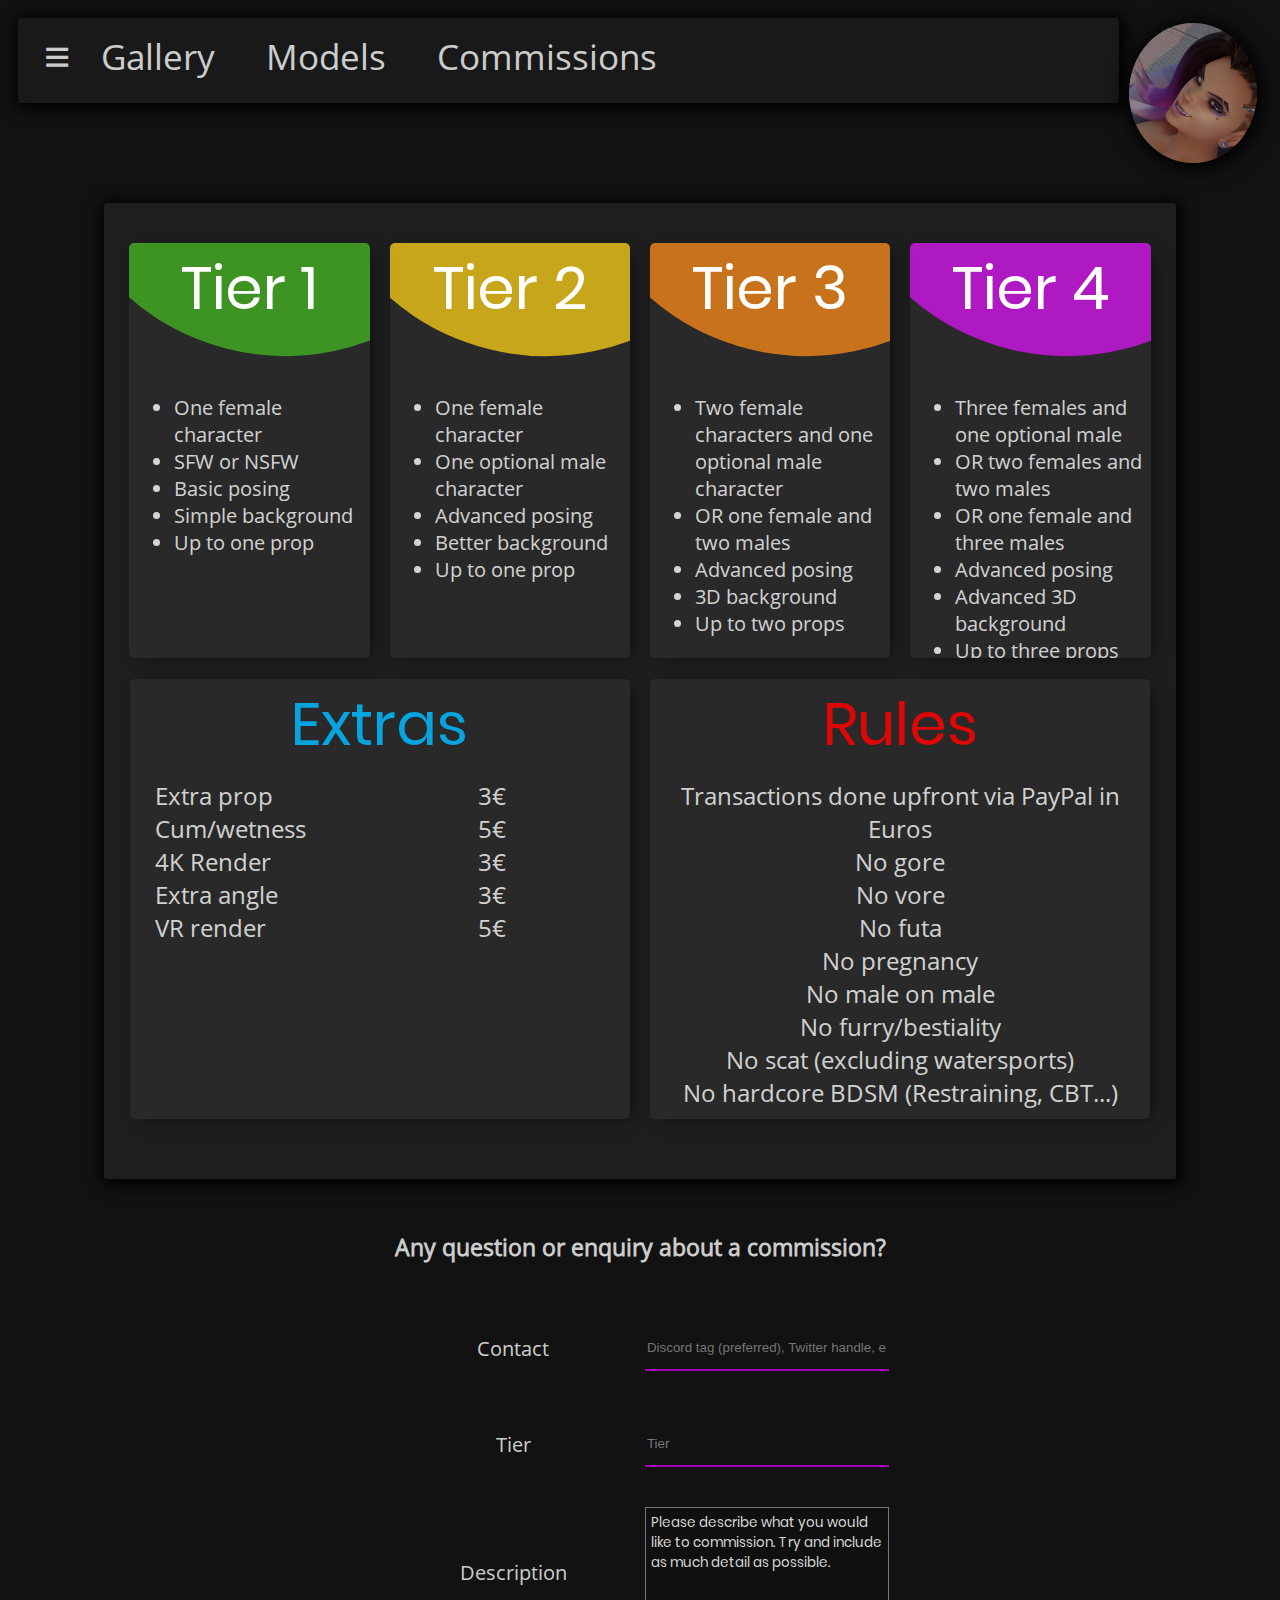
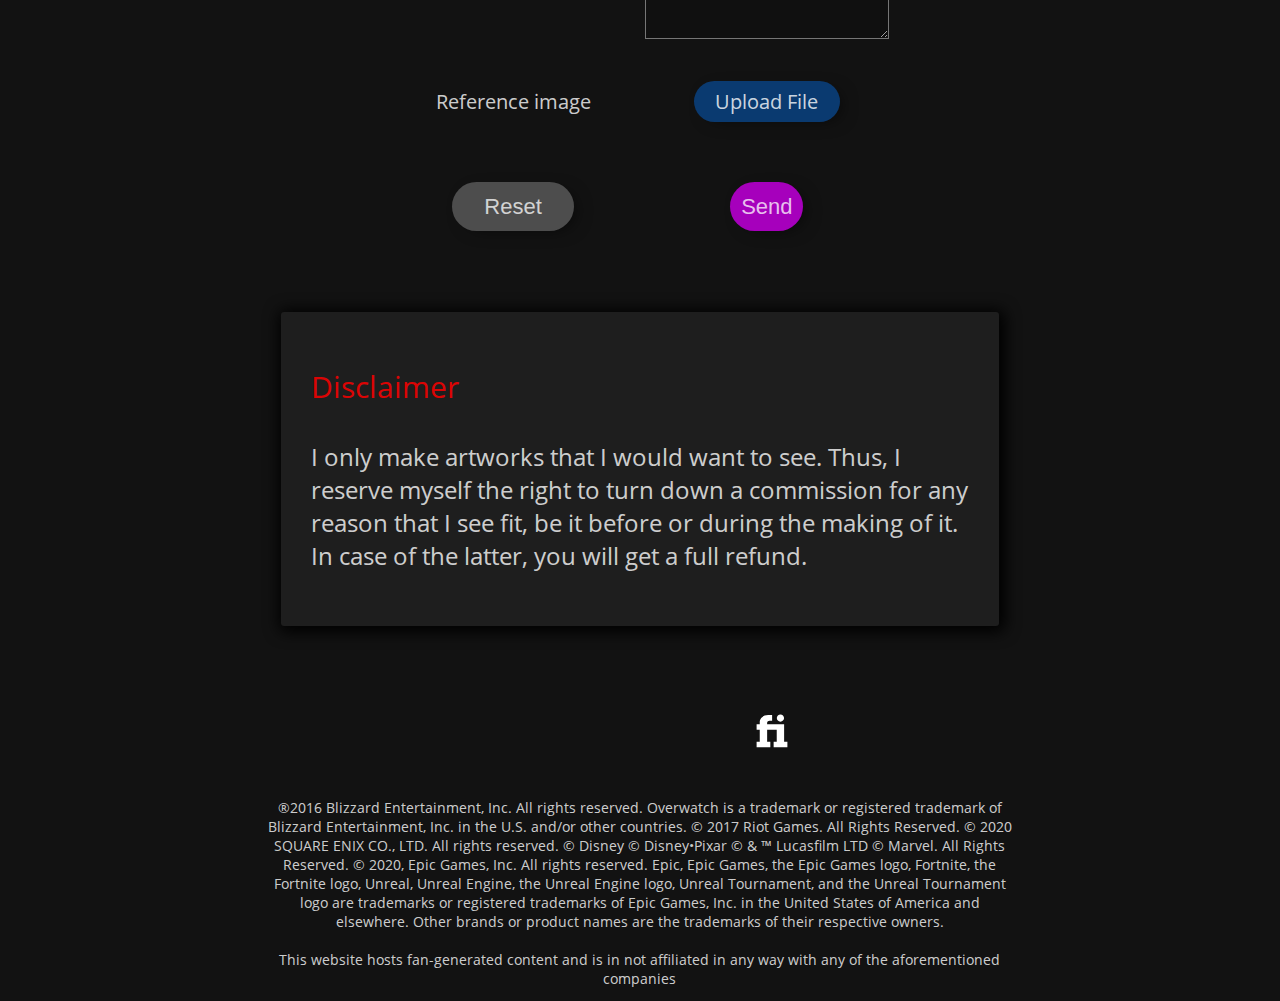
==== commit 30664307: "Misc" ====
--- a/hire.html
+++ b/hire.html
@@ -83,7 +83,7 @@
 							<p>
 								<span class = "mini">Starting at</span>
 								<br>
-								10 €
+								15 €
 							</p>
 
 						</div>
@@ -108,7 +108,7 @@
 							<p> Examples </p>
 
 							<div class = "examples-list">
-								<br/> Blow | hand | foot | thigh | butt | armpitjob
+								<br/> Blow | hand | foot | thigh | butt | armpit job
 								<br/> Vaginal/Anal
 								<br/> Mutual masturbation
 							</div>
@@ -119,7 +119,7 @@
 							<p>
 								<span class = "mini">Starting at</span>
 								<br>
-								15 €
+								20 €
 							</p>
 
 						</div>
@@ -156,7 +156,7 @@
 							<p>
 								<span class = "mini">Starting at</span>
 								<br>
-								20 €
+								25 €
 							</p>
 
 						</div>
@@ -194,7 +194,7 @@
 							<p>
 								<span class = "mini">Starting at</span>
 								<br>
-								30 €
+								40 €
 							</p>
 
 						</div>
--- a/styleHire.css
+++ b/styleHire.css
@@ -17,7 +17,7 @@
 	font-size: 24px;
 	padding: 30px;
 	margin: auto;
-	margin-top: 50px;
+	margin-top: 2%;
 	
 	
 	background: var(--secondary);
@@ -120,12 +120,12 @@
 	height: 87vh;
 }
 
-.card:nth-child(3):hover, .card:nth-child(2):active
+.card:nth-child(3):hover, .card:nth-child(3):active
 {
 	height: 95vh;
 }
 
-.card:nth-child(4):hover, .card:nth-child(2):active
+.card:nth-child(4):hover, .card:nth-child(4):active
 {
 	height: 100vh;
 }
@@ -265,11 +265,9 @@
 
 .rules-wrapper
 {
-	display: grid;
-	grid-template-columns: 1fr;
-	grid-auto-rows: 1fr;
-
-	padding: 2% 2% 5%;
+	display: flex;
+	flex-direction: column;
+	padding: 2%;
 }
 
 .rules-wrapper >*
@@ -640,5 +638,38 @@
 
 	.disclaimer
 	{
-		width: 75vw;	}
+		width: 75vw;
+	}
+
+	.card:nth-child(1)
+	{
+		height: 70vh;
+	}
+
+	.card:nth-child(2), .card:nth-child(2):hover, .card:nth-child(2):active
+	{
+		height: 80vh;
+	}
+
+	.card:nth-child(3), .card:nth-child(3):hover, .card:nth-child(3):active
+	{
+		height: 85vh;
+	}
+
+	.card:nth-child(4), .card:nth-child(4):hover, .card:nth-child(4):active
+	{
+		height: 85vh;
+	}
+
+	.examples
+	{
+		top: 9%;
+
+		margin-bottom: 10%;
+	}
+	
+	.price p
+	{
+		bottom: -30%;
+	}
 }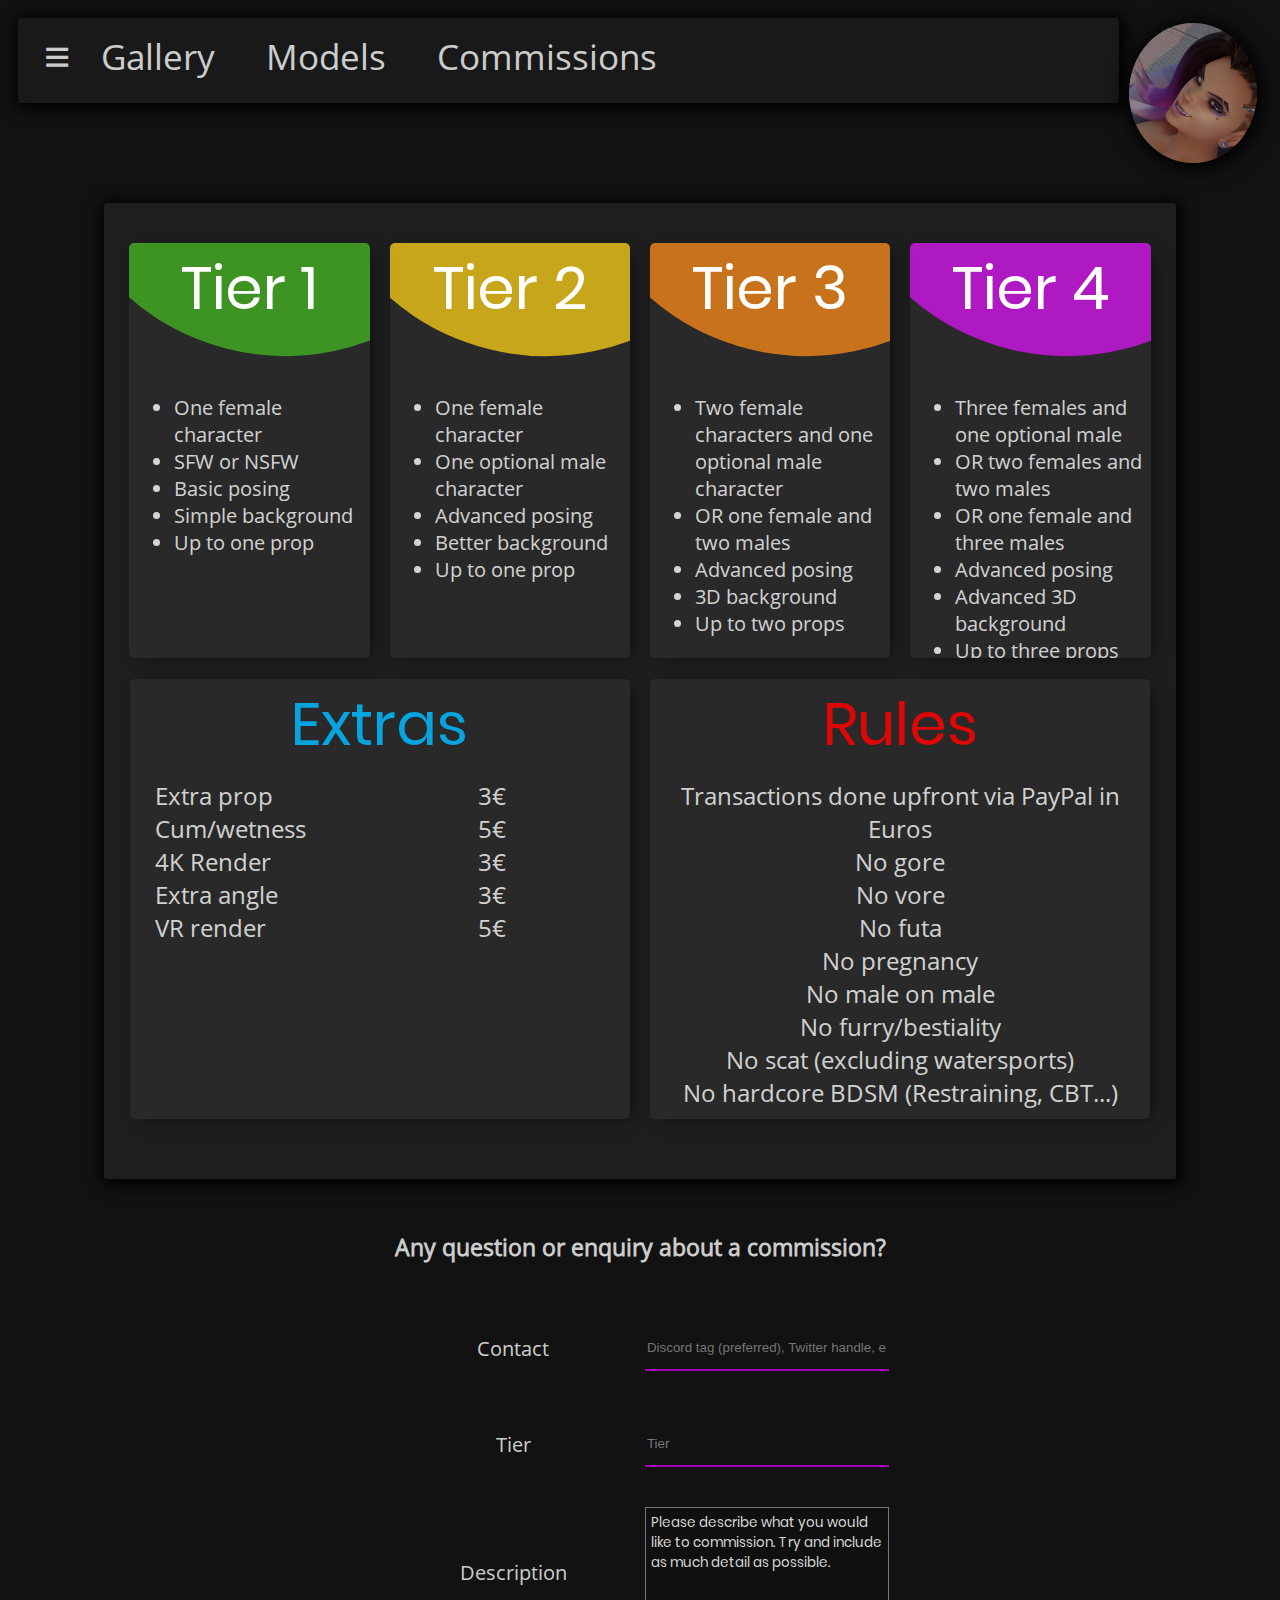
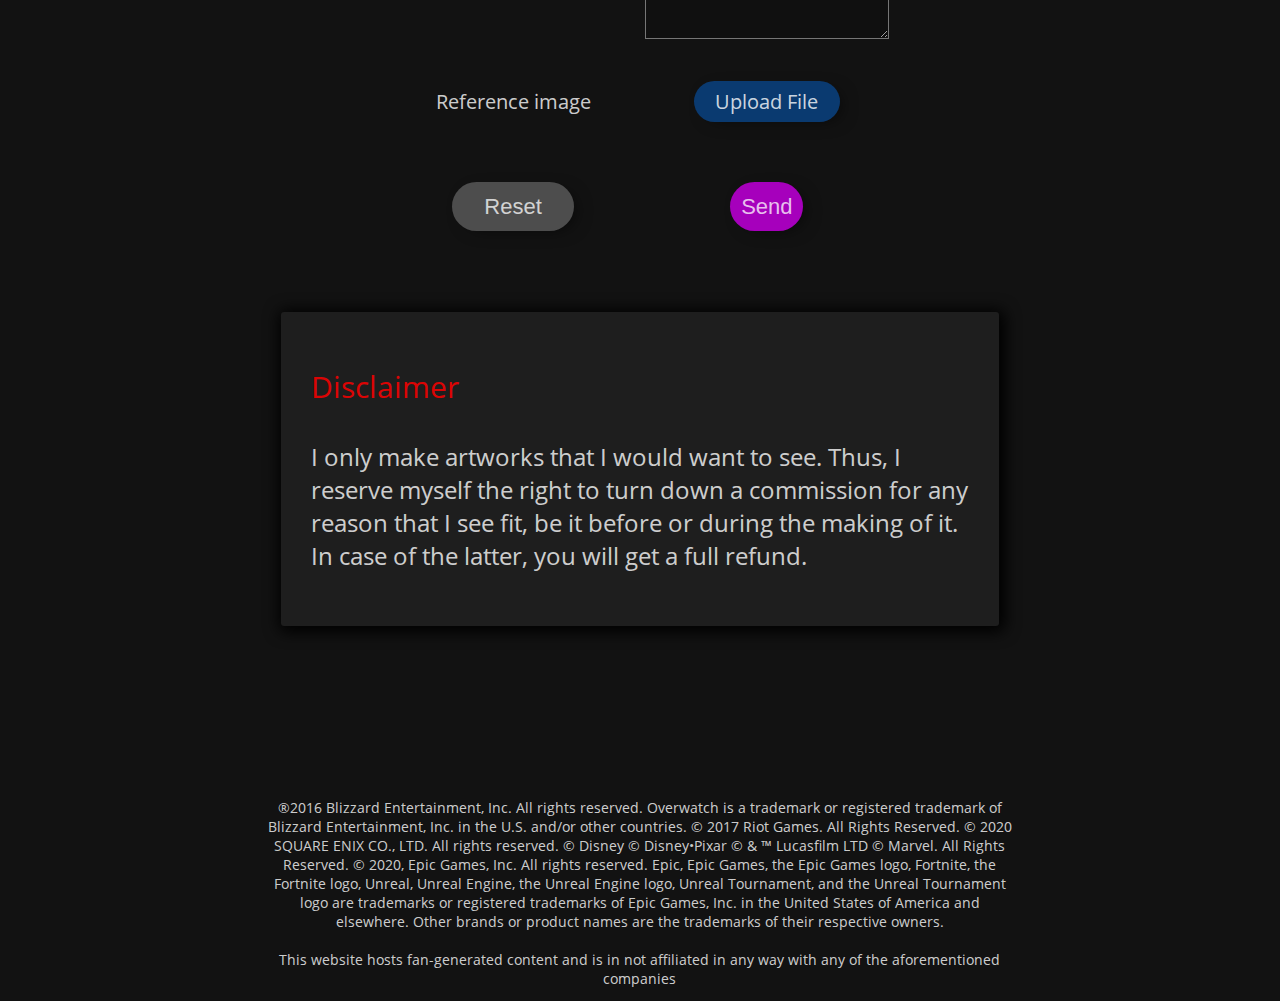
==== commit 299be201: "Cleanup" ====
--- a/hire.html
+++ b/hire.html
@@ -286,9 +286,6 @@
 				<a href = "https://www.twitter.com/vg_animated" target = "_blank" class = "twitter"><i class="fab fa-twitter"></i><!-- &nbsp;Twitter --></a>
 
 				<a href = "https://discord.com/users/700383838345363577" target = "_blank" class = "discord"><i class="fab fa-discord"></i><!-- &nbsp;Discord --></a>
-
-				<a href = "https://www.fiverr.com/vganimated" target = "_blank" class = "fiverr"><img src = "./icons/fiverr_logo.svg" class = "fiverr-logo"></img><!-- &nbsp;Fiverr --></a>
-
 			</div>
 			
 			<div class = "legal">
--- a/common.css
+++ b/common.css
@@ -266,7 +266,7 @@
 	display: grid;
 	height: 10vh;
 	width: 30vw;
-	grid-template-columns: repeat(3, 1fr);
+	grid-template-columns: repeat(2, 1fr);
 	grid-template-rows: 1fr 1fr;
 	grid-column-gap: 3%;
 	
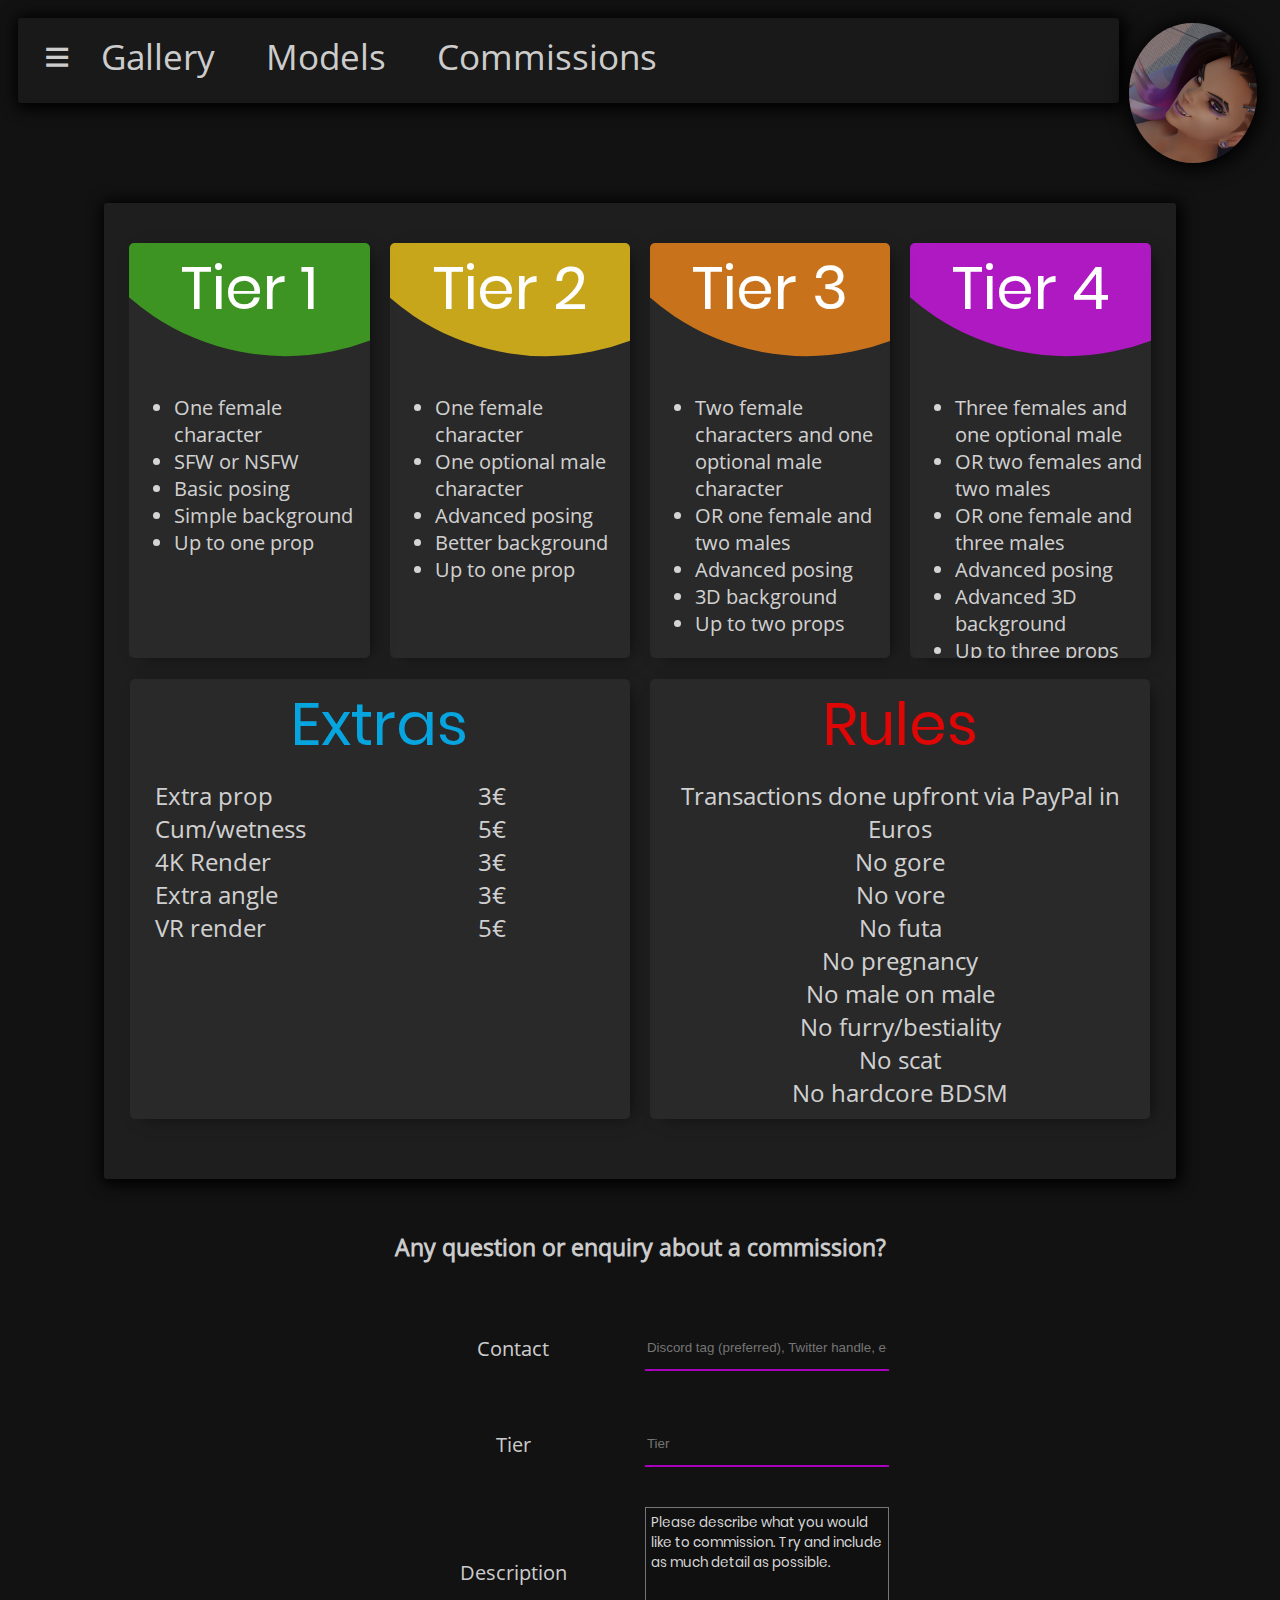
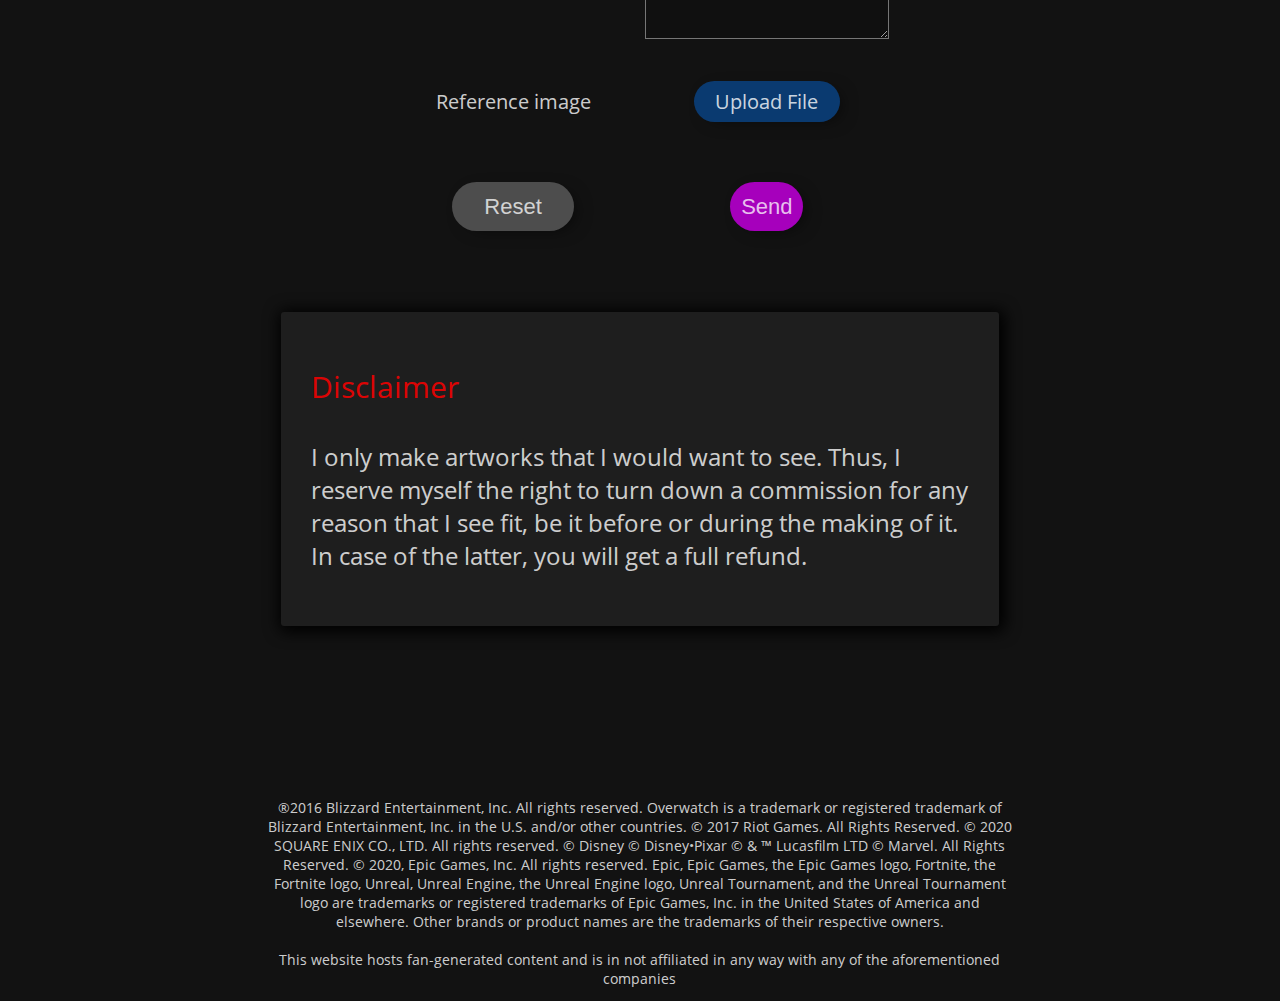
==== commit b98b096d: "Corrections, additions" ====
--- a/hire.html
+++ b/hire.html
@@ -228,8 +228,8 @@
 							<span>No pregnancy</span>
 							<span>No male on male</span>
 							<span>No furry/bestiality</span>
-							<span>No scat (excluding watersports)</span>
-							<span>No hardcore BDSM (Restraining, CBT...)</span>
+							<span>No scat</span>
+							<span>No hardcore BDSM</span>
 						</div>
 					</div>
 				</div>
@@ -243,7 +243,7 @@
 		  			<p>Tier</p>
 		  			<input name="Tier" id = "comTier" type="text" value = "" placeholder="Tier" required>
 		  			<p>Description</p>
-		  			<textarea name="Description" id="Description" cols="20" rows="6" placeholder="Please describe what you would like to commission. Try and include as much detail as possible." required></textarea><!--  You can link a reference image below if needs be."></textarea> -->
+		  			<textarea name="Description" id="Description" cols="20" rows="6" placeholder="Please describe what you would like to commission. Try and include as much detail as possible." required></textarea>
 
 		  			<p>Reference image</p>
 
@@ -253,17 +253,6 @@
 					<input name = "file" type = "file" onchange="loadFile(event)" class = "hidden" id = "uploadFile"/>
 					<label for="uploadFile" class = "button" id = "uploadTrigger"> Upload File </label>
 					<img id = "output">
-
-					<!-- <p class = "Definition_header">4K Render</p>
-					<div class = "radios">
-						<input name = "4K" type = "radio" id = "4KYes" value = "Yes">		<label for = "4KYes">Yes</label>
-						<input name = "4K" type = "radio" id = "4KNo" value = "No">			<label for = "4KNo">No</label>
-					</div>
-					<p class = "Alt_header"> Alternative angles</p>
-					<div class = "radios">
-						<input name = "Alt" type = "radio" id = "AltYes" value = "Yes">		<label for = "AltYes">Yes</label>
-						<input name = "Alt" type = "radio" id = "AltNo" value = "No">		<label for = "AltNo">No</label>
-					</div> --> 
 
 		  			<input type="reset">	<button type="submit">Send</button>
 				</form>
--- a/styleHire.css
+++ b/styleHire.css
@@ -548,6 +548,11 @@
 	min-width: 30%;
 }
 
+button:onclick
+{
+	background-color: white;
+}
+
 .hidden
 {
 	display: none;
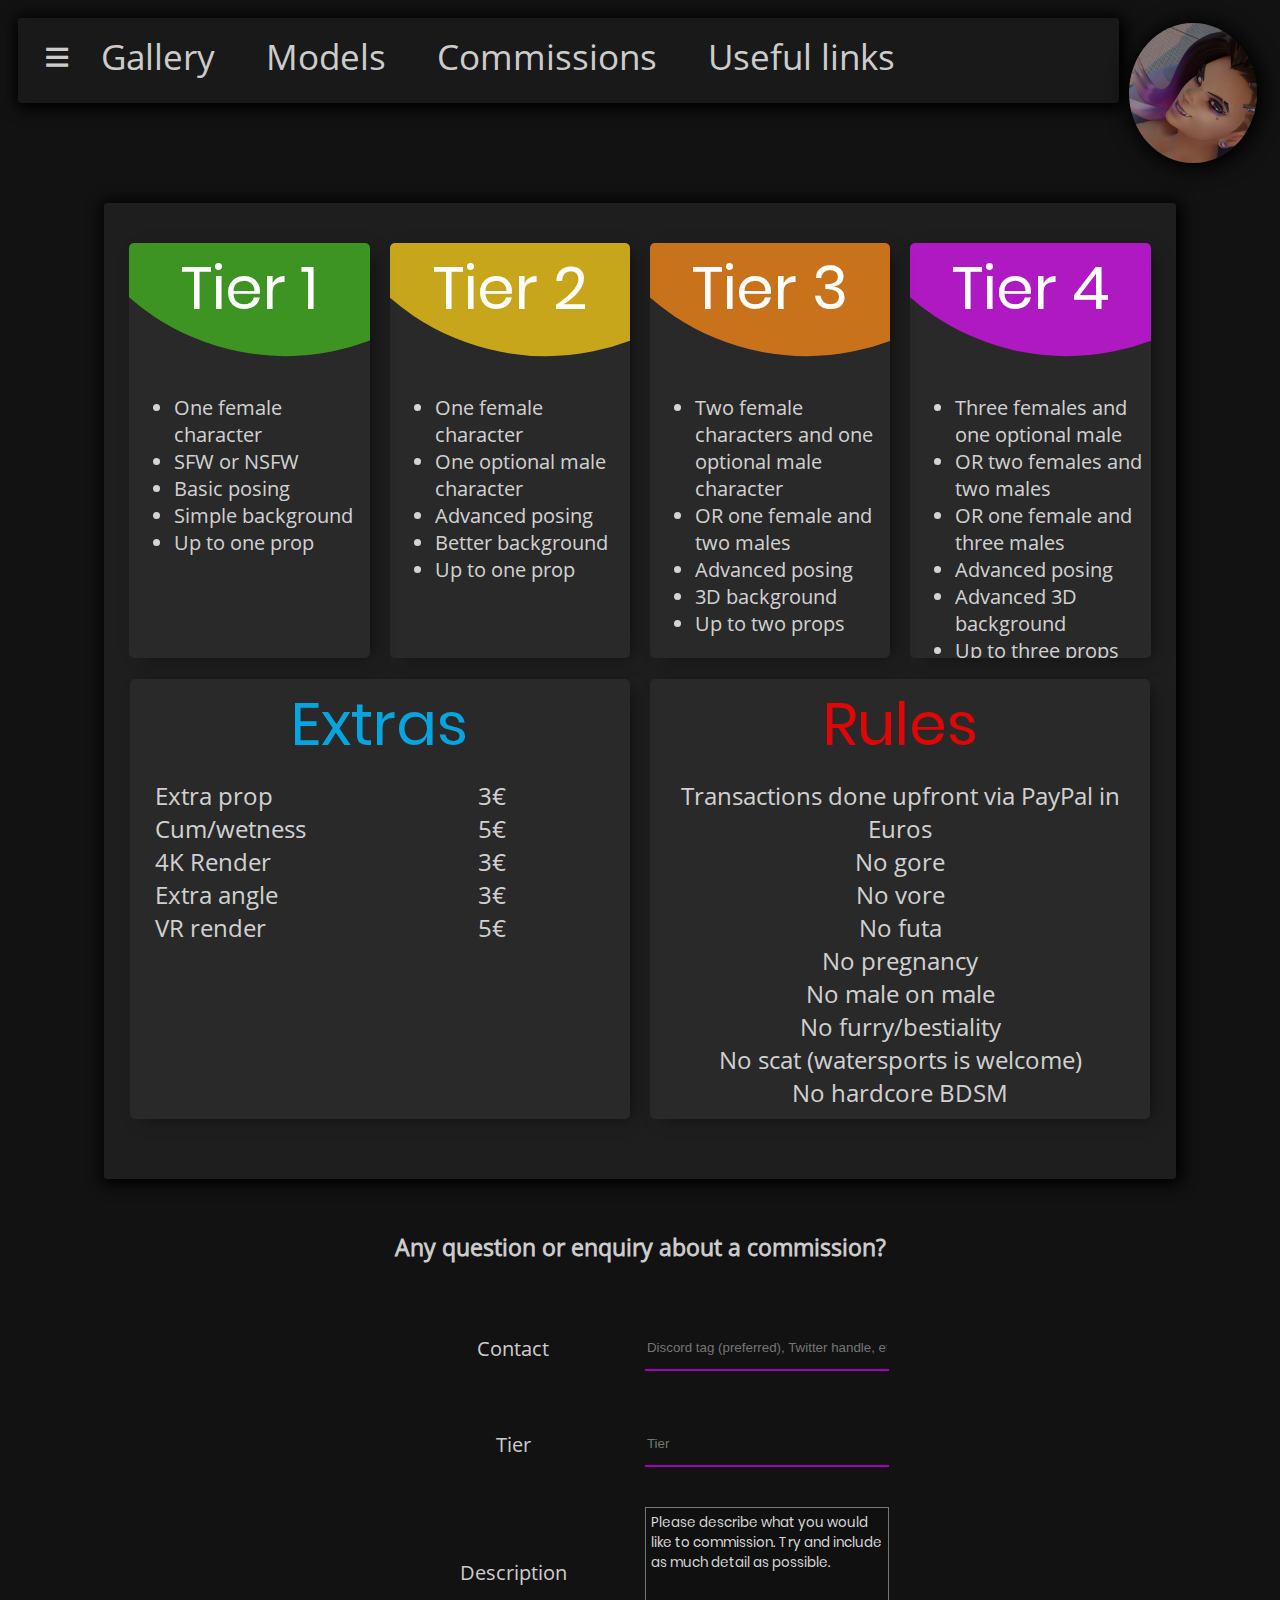
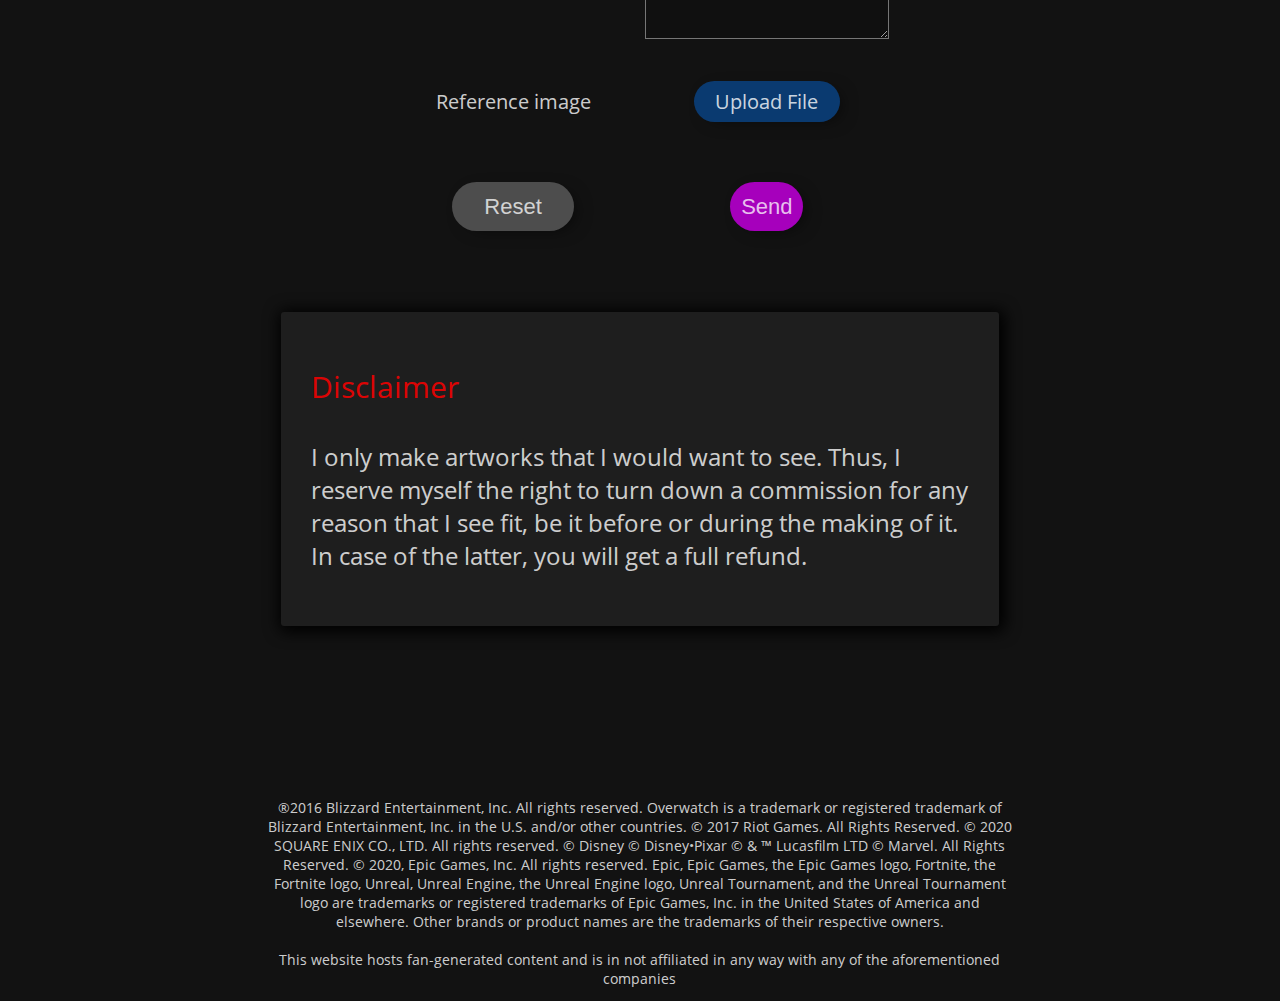
==== commit 2e901915: "Merged part 1" ====
--- a/hire.html
+++ b/hire.html
@@ -27,6 +27,9 @@
 					<tr>
 						<td><a href = "hire.html"> Commissions </a></td>
 					</tr>
+					<tr>
+						<td><a href = "links.html"> Useful links </a></td>
+					</tr>
 				</table>
 			</nav>
 			
@@ -228,7 +231,7 @@
 							<span>No pregnancy</span>
 							<span>No male on male</span>
 							<span>No furry/bestiality</span>
-							<span>No scat</span>
+							<span>No scat (watersports is welcome)</span>
 							<span>No hardcore BDSM</span>
 						</div>
 					</div>
@@ -239,7 +242,7 @@
 				<form name="submit-to-google-sheet" action="" method="post" enctype="multipart/form-data" onsubmit="AJAXSubmit(this); return false;">
 					<h3>Any question or enquiry about a commission?</h3>
 					<p>Contact</p>
-		  			<input name="Contact" type="text" id = "contact" placeholder="Discord tag (preferred), Twitter handle, e-mail address..." required>
+		  			<input name="Contact" type="text" id = "contact" placeholder="Discord tag (preferred), Twitter handle, etc" required>
 		  			<p>Tier</p>
 		  			<input name="Tier" id = "comTier" type="text" value = "" placeholder="Tier" required>
 		  			<p>Description</p>
@@ -270,11 +273,14 @@
 	
 		<footer>
 			<div class = "links">
-				<!-- <div class = "speech"> Get in touch with me: </div> -->
-
-				<a href = "https://www.twitter.com/vg_animated" target = "_blank" class = "twitter"><i class="fab fa-twitter"></i><!-- &nbsp;Twitter --></a>
-
+
+				<a href = "https://www.twitter.com/vg_animated" target = "_blank" ><i class="fab fa-twitter"></i><!-- &nbsp;Twitter --></a>
+				
 				<a href = "https://discord.com/users/700383838345363577" target = "_blank" class = "discord"><i class="fab fa-discord"></i><!-- &nbsp;Discord --></a>
+
+				<a href = "https://www.reddit.com/u/vganimated" target = "_blank" class = "reddit"><i class="fab fa-reddit"></i><!-- &nbsp;Reddit --></a>
+
+				<a href = "https://www.deviantart.com/vganimated" target = "_blank" ><i class="fab fa-deviantart"></i><!-- &nbsp;Deviantart --></a>
 			</div>
 			
 			<div class = "legal">
--- a/common.css
+++ b/common.css
@@ -266,7 +266,7 @@
 	display: grid;
 	height: 10vh;
 	width: 30vw;
-	grid-template-columns: repeat(2, 1fr);
+	grid-template-columns: repeat(4, 1fr);
 	grid-template-rows: 1fr 1fr;
 	grid-column-gap: 3%;
 	
@@ -289,7 +289,7 @@
 	
 	text-align: center;
 }
-.links a
+.links a, div a
 {
 	text-decoration: none;
 }
@@ -424,4 +424,9 @@
 		margin: 0;
 	}
 
+	.legal
+{
+	font-size: 0.5rem;
+}
+
 }--- a/styleHire.css
+++ b/styleHire.css
@@ -548,11 +548,6 @@
 	min-width: 30%;
 }
 
-button:onclick
-{
-	background-color: white;
-}
-
 .hidden
 {
 	display: none;
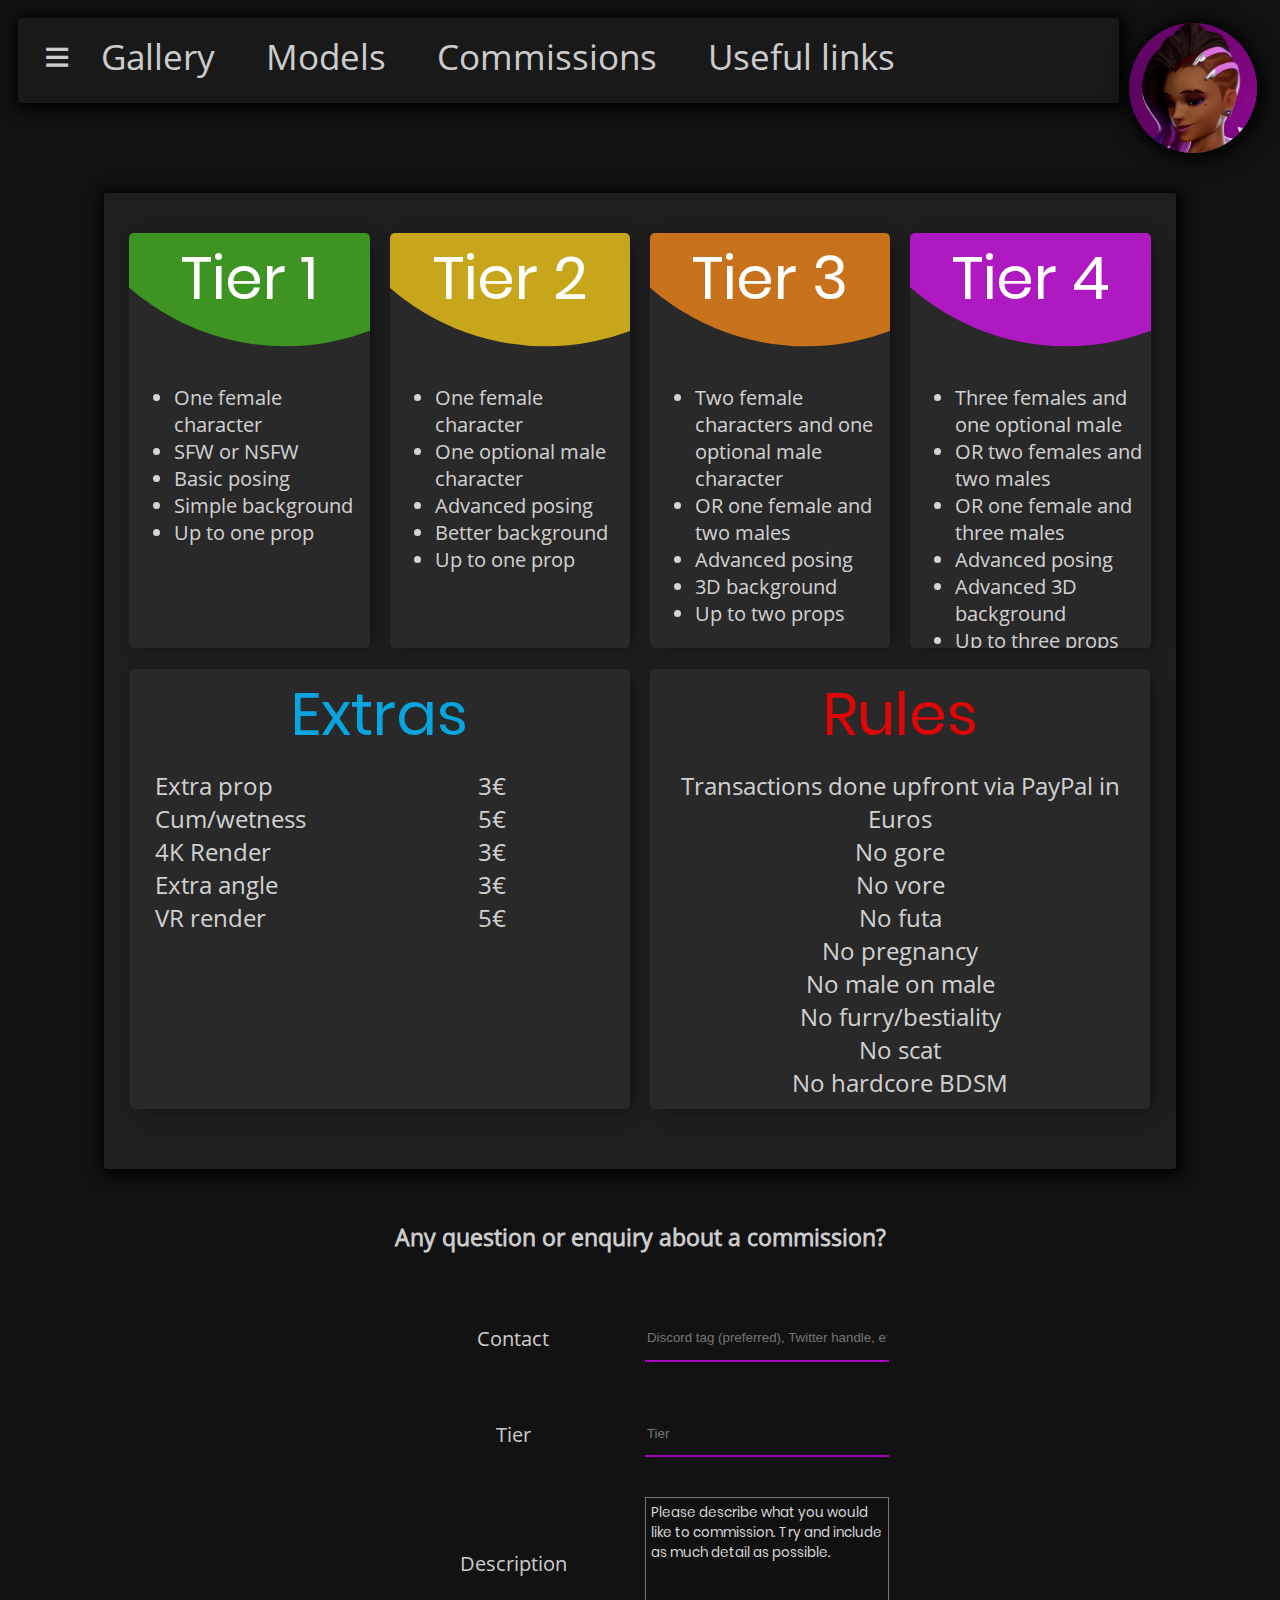
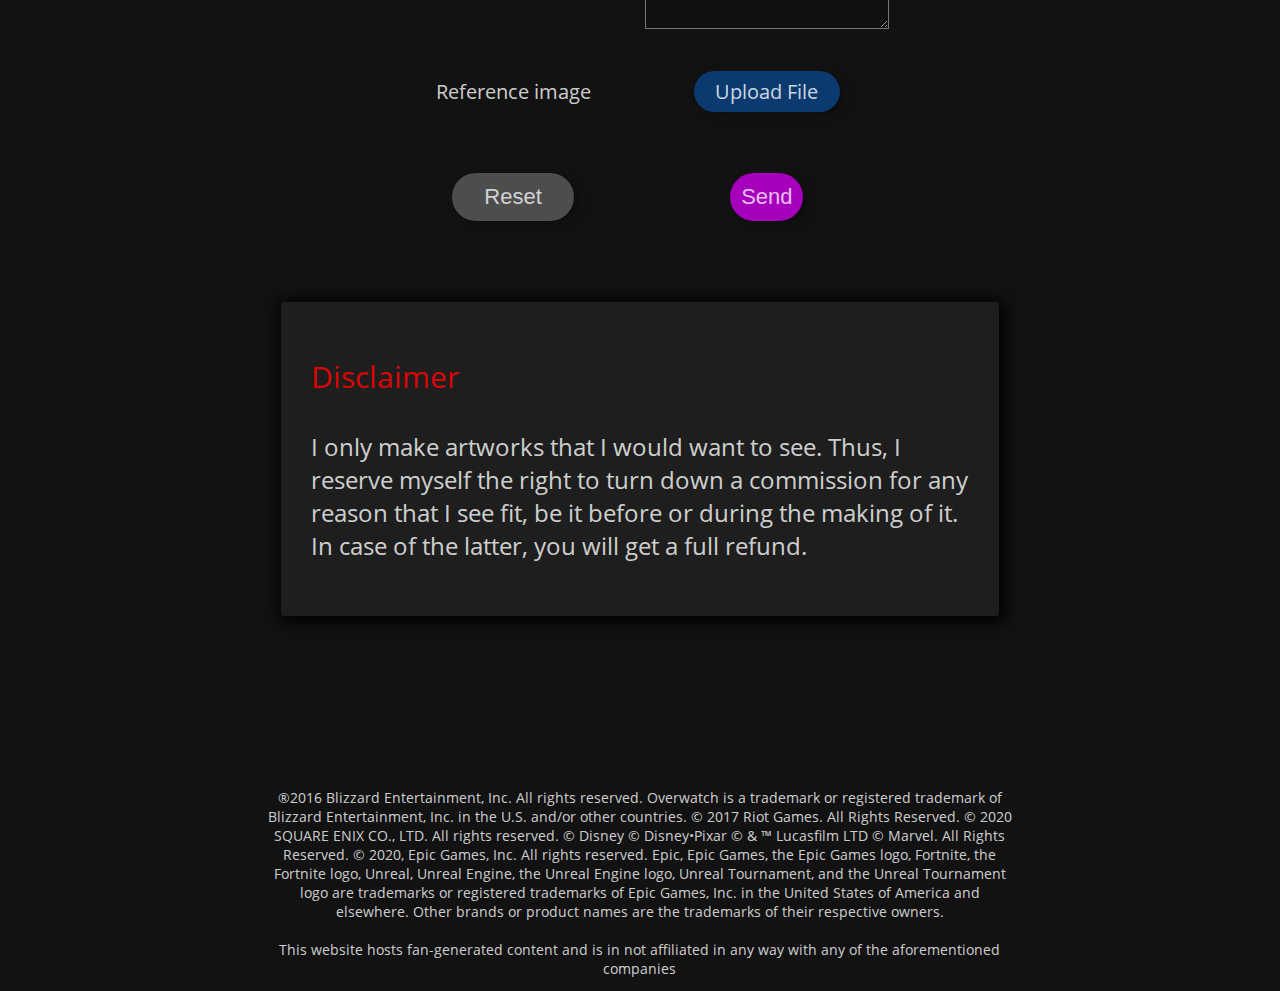
==== commit 4975e5ec: "MercyMatingPress" ====
--- a/hire.html
+++ b/hire.html
@@ -231,7 +231,7 @@
 							<span>No pregnancy</span>
 							<span>No male on male</span>
 							<span>No furry/bestiality</span>
-							<span>No scat (watersports is welcome)</span>
+							<span>No scat</span>
 							<span>No hardcore BDSM</span>
 						</div>
 					</div>
@@ -305,4 +305,4 @@
 		<script>document.write('<script src="http://' + (location.host || '${1:localhost}').split(':')[0] + ':${2:35729}/livereload.js?snipver=1"></' + 'script>')</script>
 		
 	</body>
-</html>+</html>
--- a/styleHire.css
+++ b/styleHire.css
@@ -2,11 +2,6 @@
 {
 	/*transition: 0.2s;*/
 	color: rgba(255, 255, 255, 0.8);
-}
-
-.poizen
-{
-	background-color: rgba(156, 45, 224, 1);
 }
 
 .disclaimer, .sheet
@@ -318,7 +313,6 @@
 
 
 
-
 /* Modal*/
 
 #commission-modal
@@ -672,4 +666,4 @@
 	{
 		bottom: -30%;
 	}
-}+}
